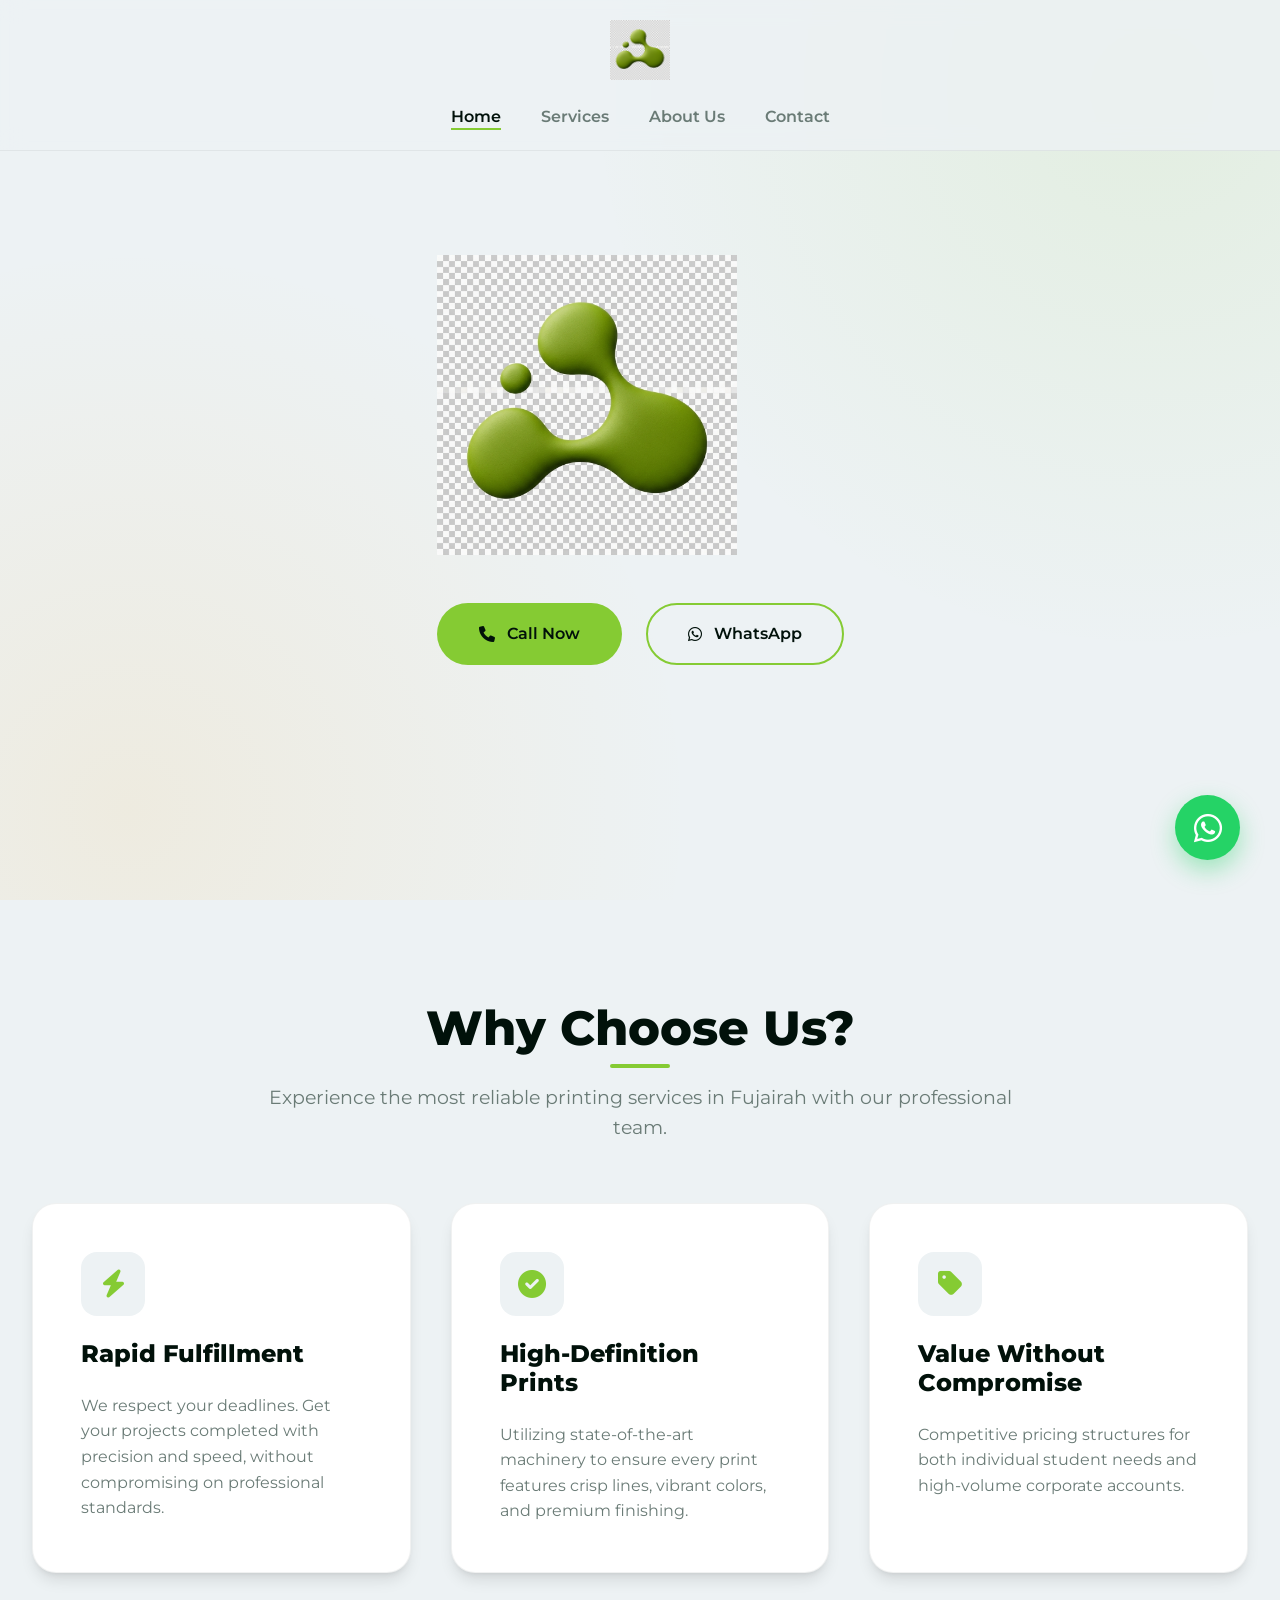
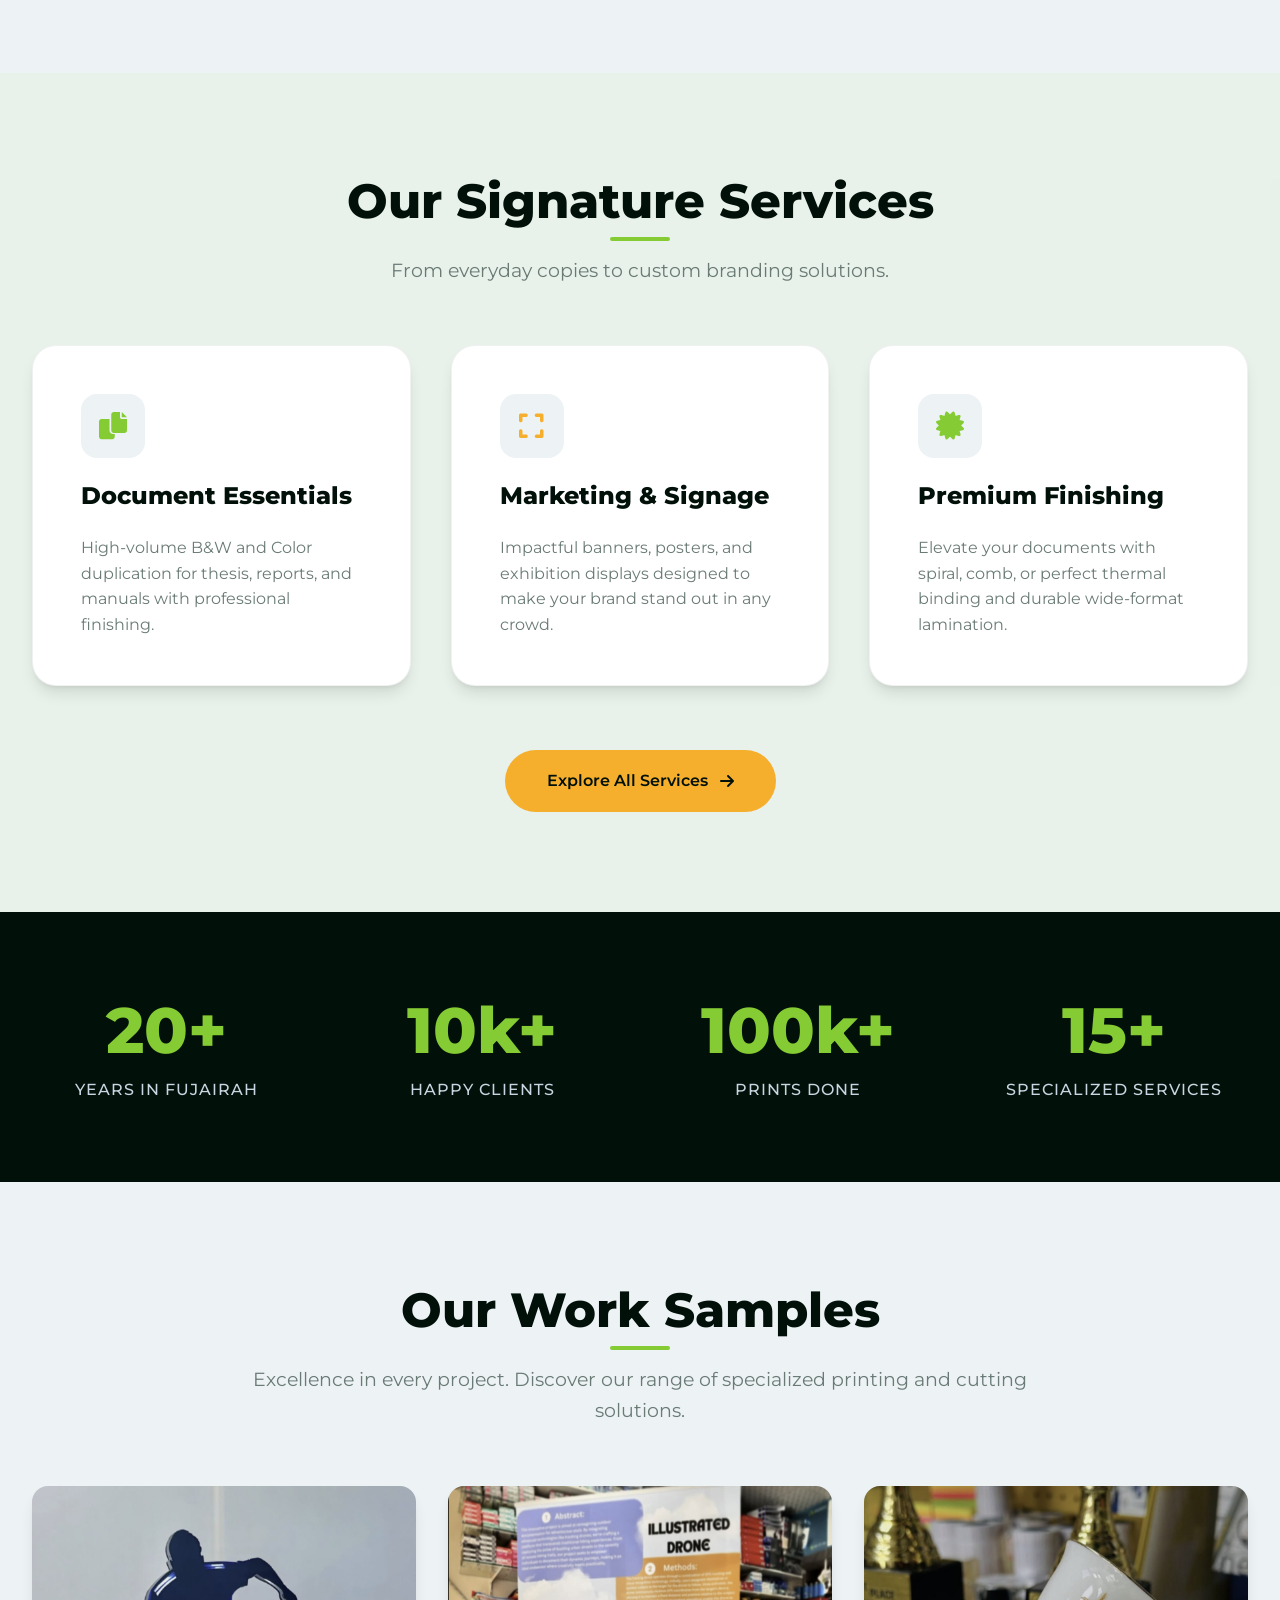
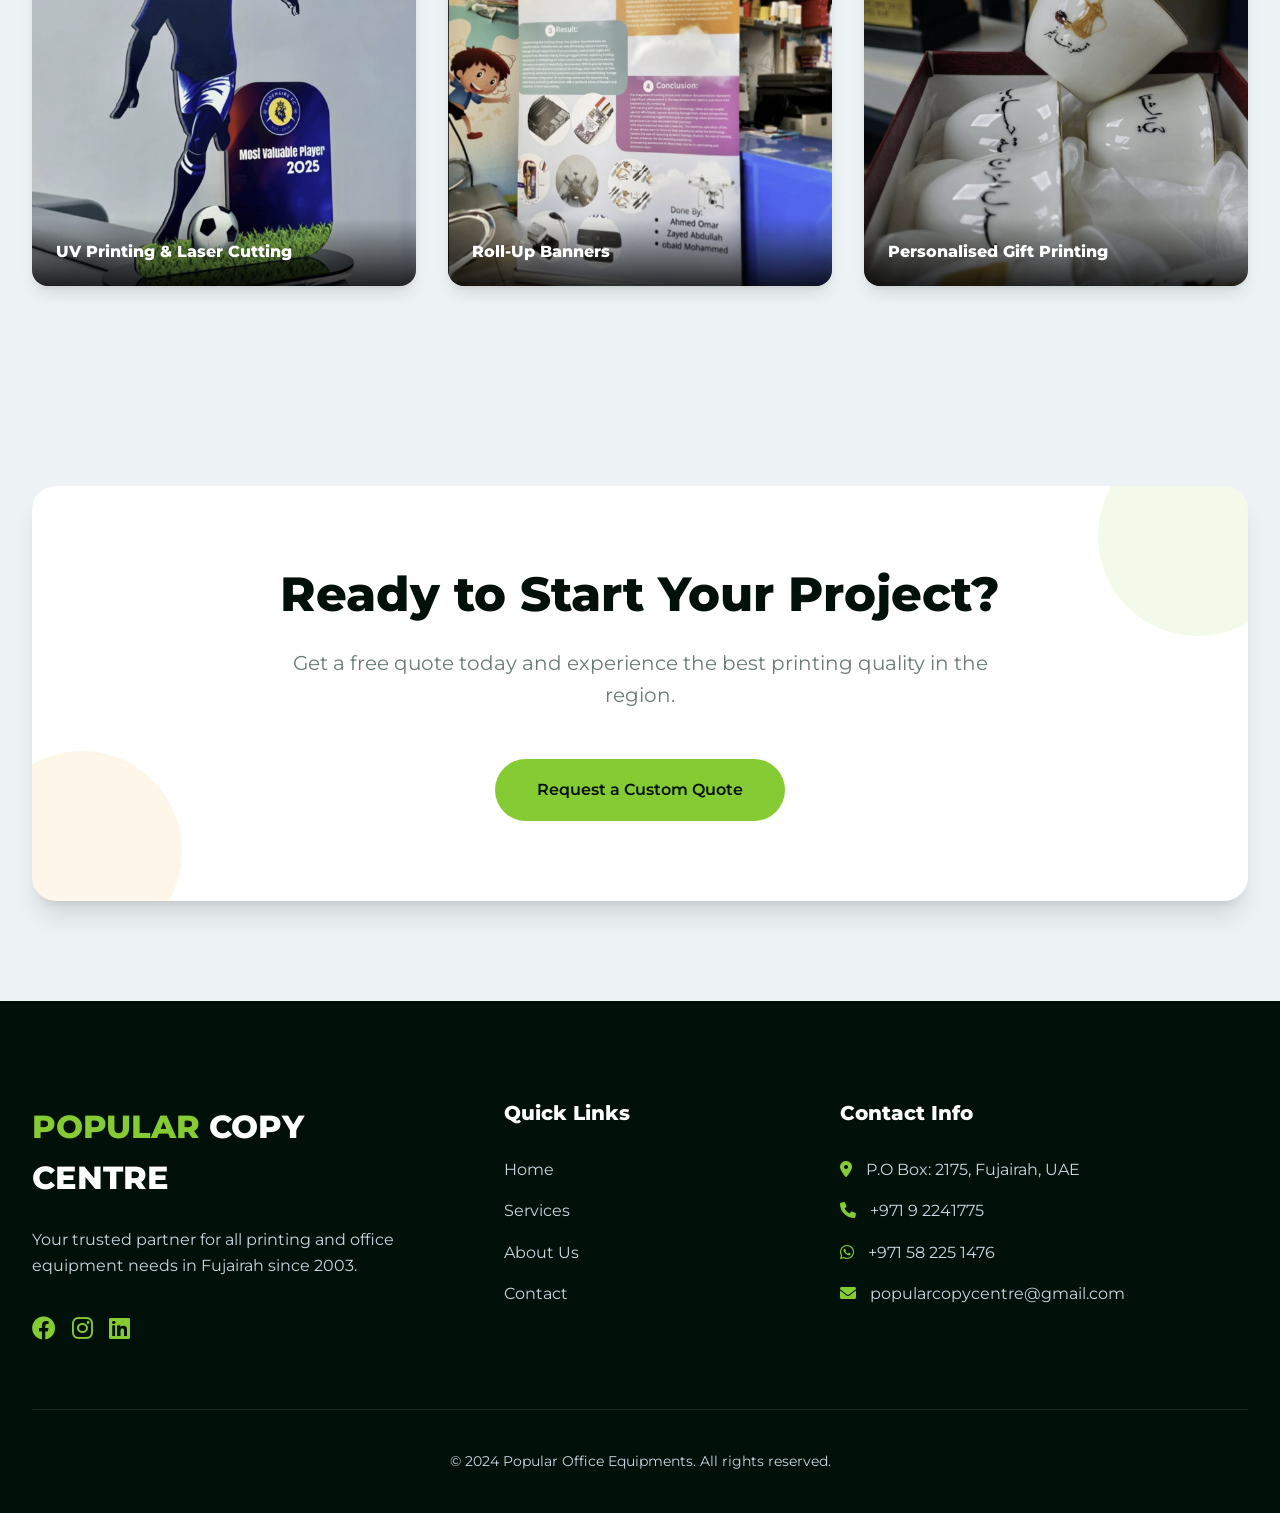
==== index.html @ 6500e6fd "Add files via upload" ====
<!DOCTYPE html>
<html lang="en">
<head>
    <meta charset="UTF-8">
    <meta name="viewport" content="width=device-width, initial-scale=1.0">
    <title>Popular Office Equipment | Premium Printing & Copy Solutions Fujairah</title>
    <meta name="description" content="All Printing & Copy Solutions in One Place – Fujairah. Fast, affordable, high-quality printing services since 2003.">
    <meta name="keywords" content="printing services UAE, copy centre Fujairah, mug printing UAE, laser engraving Fujairah, Popular Office Equipment">
    <link rel="stylesheet" href="style.css">
    <link rel="stylesheet" href="https://cdnjs.cloudflare.com/ajax/libs/font-awesome/6.0.0/css/all.min.css">
</head>
<body>

    <header id="header">
        <div class="container">
            <nav style="justify-content: center; flex-direction: column; gap: 1.5rem; text-align: center;">
                <div class="logo">
                    <img src="logo.png" alt="Popular Copy Centre Logo" style="height: 60px; margin: 0 auto;">
                </div>
                <ul class="nav-links" style="display: flex; gap: 2.5rem; justify-content: center;">
                    <li><a href="index.html" class="active">Home</a></li>
                    <li><a href="services.html">Services</a></li>
                    <li><a href="about.html">About Us</a></li>
                    <li><a href="contact.html">Contact</a></li>
                </ul>
                <div class="menu-toggle" id="mobile-menu">
                    <i class="fas fa-bars"></i>
                </div>
            </nav>
        </div>
    </header>

    <main>
        <section class="hero" style="text-align: center;">
            <div class="container">
                <div class="hero-content" style="max-width: 800px; margin: 0 auto;">
                    <img src="logo.png" alt="Popular Copy Centre Logo" style="width: 300px; margin-bottom: 2rem;">
                    <div class="hero-btns" style="justify-content: center; margin-top: 3rem;">
                        <a href="tel:+97192241775" class="btn btn-primary"><i class="fas fa-phone"></i> Call Now</a>
                        <a href="https://wa.me/971582251476" class="btn btn-outline"><i class="fab fa-whatsapp"></i> WhatsApp</a>
                    </div>
                </div>
            </div>
        </section>

        <section class="features">
            <div class="container">
                <div class="section-title reveal">
                    <h2>Why Choose Us?</h2>
                    <p>Experience the most reliable printing services in Fujairah with our professional team.</p>
                </div>
                <div class="services-grid">
                    <div class="service-card reveal">
                        <div class="icon-box">
                            <i class="fas fa-bolt"></i>
                        </div>
                        <h3>Rapid Fulfillment</h3>
                        <p>We respect your deadlines. Get your projects completed with precision and speed, without compromising on professional standards.</p>
                    </div>
                    <div class="service-card reveal">
                        <div class="icon-box">
                            <i class="fas fa-check-circle"></i>
                        </div>
                        <h3>High-Definition Prints</h3>
                        <p>Utilizing state-of-the-art machinery to ensure every print features crisp lines, vibrant colors, and premium finishing.</p>
                    </div>
                    <div class="service-card reveal">
                        <div class="icon-box">
                            <i class="fas fa-tag"></i>
                        </div>
                        <h3>Value Without Compromise</h3>
                        <p>Competitive pricing structures for both individual student needs and high-volume corporate accounts.</p>
                    </div>
                </div>
            </div>
        </section>

        <section class="quick-services" style="background: rgba(133, 203, 51, 0.05);">
            <div class="container">
                <div class="section-title reveal">
                    <h2>Our Signature Services</h2>
                    <p>From everyday copies to custom branding solutions.</p>
                </div>
                <div class="services-grid">
                    <div class="service-card reveal">
                        <div class="icon-box">
                            <i class="fas fa-copy"></i>
                        </div>
                        <h3>Document Essentials</h3>
                        <p>High-volume B&W and Color duplication for thesis, reports, and manuals with professional finishing.</p>
                    </div>
                    <div class="service-card reveal">
                        <div class="icon-box" style="color: var(--accent);">
                            <i class="fas fa-expand"></i>
                        </div>
                        <h3>Marketing & Signage</h3>
                        <p>Impactful banners, posters, and exhibition displays designed to make your brand stand out in any crowd.</p>
                    </div>
                    <div class="service-card reveal">
                        <div class="icon-box">
                            <i class="fas fa-certificate"></i>
                        </div>
                        <h3>Premium Finishing</h3>
                        <p>Elevate your documents with spiral, comb, or perfect thermal binding and durable wide-format lamination.</p>
                    </div>
                </div>
                <div style="text-align: center; margin-top: 4rem;" class="reveal">
                    <a href="services.html" class="btn btn-accent">Explore All Services <i class="fas fa-arrow-right"></i></a>
                </div>
            </div>
        </section>

        <section class="stats">
            <div class="container">
                <div class="stats-grid">
                    <div class="stat-item reveal">
                        <h2>20+</h2>
                        <p>Years in Fujairah</p>
                    </div>
                    <div class="stat-item reveal">
                        <h2>10k+</h2>
                        <p>Happy Clients</p>
                    </div>
                    <div class="stat-item reveal">
                        <h2>100k+</h2>
                        <p>Prints Done</p>
                    </div>
                    <div class="stat-item reveal">
                        <h2>15+</h2>
                        <p>Specialized Services</p>
                    </div>
                </div>
            </div>
        </section>

        <section class="gallery">
            <div class="container">
                <div class="section-title reveal">
                    <h2>Our Work Samples</h2>
                    <p>Excellence in every project. Discover our range of specialized printing and cutting solutions.</p>
                </div>
                <div style="display: grid; grid-template-columns: repeat(auto-fit, minmax(300px, 1fr)); gap: 2rem;">
                    <!-- UV & Laser Sample -->
                    <div class="reveal" style="border-radius: var(--radius); overflow: hidden; box-shadow: var(--shadow); height: 400px; position: relative;">
                        <img src="sample_trophy.jpg" alt="Laser Cut Acrylic Trophy" style="width: 100%; height: 100%; object-fit: cover;">
                        <div style="position: absolute; bottom: 0; left: 0; width: 100%; padding: 1.5rem; background: linear-gradient(transparent, rgba(0,0,0,0.8)); color: white;">
                            <h4 style="margin: 0;">UV Printing & Laser Cutting</h4>
                        </div>
                    </div>

                    <!-- Roll-up Banner Sample -->
                    <div class="reveal" style="border-radius: var(--radius); overflow: hidden; box-shadow: var(--shadow); height: 400px; position: relative;">
                        <img src="sample_banner.jpg" alt="Custom Roll-up Banner" style="width: 100%; height: 100%; object-fit: cover;">
                        <div style="position: absolute; bottom: 0; left: 0; width: 100%; padding: 1.5rem; background: linear-gradient(transparent, rgba(0,0,0,0.8)); color: white;">
                            <h4 style="margin: 0;">Roll-Up Banners</h4>
                        </div>
                    </div>

                    <!-- Personalised Cup Sample -->
                    <div class="reveal" style="border-radius: var(--radius); overflow: hidden; box-shadow: var(--shadow); height: 400px; position: relative;">
                        <img src="sample_cups.jpg" alt="Custom Printed Coffee Cups" style="width: 100%; height: 100%; object-fit: cover;">
                        <div style="position: absolute; bottom: 0; left: 0; width: 100%; padding: 1.5rem; background: linear-gradient(transparent, rgba(0,0,0,0.8)); color: white;">
                            <h4 style="margin: 0;">Personalised Gift Printing</h4>
                        </div>
                    </div>
                </div>
            </div>
        </section>

        <section class="cta">
            <div class="container">
                <div style="background: var(--white); padding: 5rem; border-radius: var(--radius-lg); text-align: center; box-shadow: var(--shadow-lg); position: relative; overflow: hidden;" class="reveal">
                    <div style="position: absolute; top: -50px; right: -50px; width: 200px; height: 200px; background: var(--primary); opacity: 0.1; border-radius: 50%;"></div>
                    <div style="position: absolute; bottom: -50px; left: -50px; width: 200px; height: 200px; background: var(--accent); opacity: 0.1; border-radius: 50%;"></div>
                    
                    <h2 style="font-size: 3rem; margin-bottom: 1.5rem;">Ready to Start Your Project?</h2>
                    <p style="font-size: 1.25rem; color: var(--secondary); margin-bottom: 3rem; max-width: 700px; margin-left: auto; margin-right: auto;">Get a free quote today and experience the best printing quality in the region.</p>
                    <a href="contact.html" class="btn btn-primary">Request a Custom Quote</a>
                </div>
            </div>
        </section>
    </main>

    <footer>
        <div class="container">
            <div class="footer-grid">
                <div>
                    <div class="footer-logo"><span>POPULAR</span> COPY CENTRE</div>
                    <p style="color: var(--slate-300); margin-bottom: 2rem;">Your trusted partner for all printing and office equipment needs in Fujairah since 2003.</p>
                    <div style="display: flex; gap: 1rem;">
                        <a href="#" style="color: var(--primary); font-size: 1.5rem;"><i class="fab fa-facebook"></i></a>
                        <a href="https://www.instagram.com/popular_copy_centre" target="_blank" style="color: var(--primary); font-size: 1.5rem;"><i class="fab fa-instagram"></i></a>
                        <a href="#" style="color: var(--primary); font-size: 1.5rem;"><i class="fab fa-linkedin"></i></a>
                    </div>
                </div>
                <div class="footer-links">
                    <h4>Quick Links</h4>
                    <ul>
                        <li><a href="index.html">Home</a></li>
                        <li><a href="services.html">Services</a></li>
                        <li><a href="about.html">About Us</a></li>
                        <li><a href="contact.html">Contact</a></li>
                    </ul>
                </div>
                <div class="footer-links">
                    <h4>Contact Info</h4>
                    <ul>
                        <li style="color: var(--slate-300);"><i class="fas fa-map-marker-alt" style="color: var(--primary); margin-right: 10px;"></i> P.O Box: 2175, Fujairah, UAE</li>
                        <li style="color: var(--slate-300);"><i class="fas fa-phone" style="color: var(--primary); margin-right: 10px;"></i> +971 9 2241775</li>
                        <li style="color: var(--slate-300);"><i class="fab fa-whatsapp" style="color: var(--primary); margin-right: 10px;"></i> +971 58 225 1476</li>
                        <li style="color: var(--slate-300);"><i class="fas fa-envelope" style="color: var(--primary); margin-right: 10px;"></i> popularcopycentre@gmail.com</li>
                    </ul>
                </div>
            </div>
            <div class="footer-bottom">
                <p>&copy; 2024 Popular Office Equipments. All rights reserved.</p>
            </div>
        </div>
    </footer>

    <a href="https://wa.me/971582251476" class="whatsapp-float" target="_blank">
        <i class="fab fa-whatsapp"></i>
    </a>

    <script src="main.js"></script>
</body>
</html>
---- style.css ----
@import url('https://fonts.googleapis.com/css2?family=Montserrat:wght@300;400;500;600;700;800;900&display=swap');

:root {
    /* User Provided Colors */
    --primary: #85CB33;
    --primary-hover: #74b52a;
    --accent: #F6AE2D;
    --accent-hover: #e59d1c;
    --dark: #01110A;
    --bg: #EDF2F4;
    --secondary: #6A7B76;
    
    /* Functional Colors */
    --white: #ffffff;
    --slate-100: #f1f5f9;
    --slate-200: #e2e8f0;
    --slate-300: #cbd5e1;
    --slate-700: #334155;
    
    /* Design Tokens */
    --shadow-sm: 0 1px 2px 0 rgb(0 0 0 / 0.05);
    --shadow: 0 10px 15px -3px rgb(0 0 0 / 0.1), 0 4px 6px -4px rgb(0 0 0 / 0.1);
    --shadow-lg: 0 20px 25px -5px rgb(0 0 0 / 0.1), 0 8px 10px -6px rgb(0 0 0 / 0.1);
    --shadow-glow: 0 0 20px rgba(133, 203, 51, 0.3);
    
    --radius-sm: 0.5rem;
    --radius: 1rem;
    --radius-lg: 1.5rem;
    --radius-full: 9999px;
    
    --transition: all 0.4s cubic-bezier(0.4, 0, 0.2, 1);
    --container-width: 1280px;
}

* {
    margin: 0;
    padding: 0;
    box-sizing: border-box;
}

html {
    scroll-behavior: smooth;
}

body {
    font-family: 'Montserrat', sans-serif;
    line-height: 1.6;
    color: var(--dark);
    background-color: var(--bg);
    overflow-x: hidden;
}

h1, h2, h3, h4 {
    font-family: 'Montserrat', sans-serif;
    font-weight: 800;
    line-height: 1.2;
}

a {
    text-decoration: none;
    color: inherit;
    transition: var(--transition);
}

ul {
    list-style: none;
}

img {
    max-width: 100%;
    display: block;
}

.container {
    max-width: var(--container-width);
    margin: 0 auto;
    padding: 0 2rem;
}

/* Sections */
section {
    padding: 100px 0;
    position: relative;
}

.section-title {
    text-align: center;
    margin-bottom: 60px;
    max-width: 800px;
    margin-left: auto;
    margin-right: auto;
}

.section-title h2 {
    font-size: 3rem;
    margin-bottom: 1.5rem;
    color: var(--dark);
    position: relative;
    display: inline-block;
}

.section-title h2::after {
    content: '';
    position: absolute;
    bottom: -10px;
    left: 50%;
    transform: translateX(-50%);
    width: 60px;
    height: 4px;
    background: var(--primary);
    border-radius: var(--radius-full);
}

.section-title p {
    font-size: 1.2rem;
    color: var(--secondary);
}

/* Buttons */
.btn {
    display: inline-flex;
    align-items: center;
    justify-content: center;
    gap: 0.75rem;
    padding: 1rem 2.5rem;
    border-radius: var(--radius-full);
    font-weight: 600;
    font-size: 1rem;
    cursor: pointer;
    transition: var(--transition);
    border: 2px solid transparent;
}

.btn-primary {
    background: var(--primary);
    color: var(--dark);
}

.btn-primary:hover {
    background: var(--primary-hover);
    transform: translateY(-3px);
    box-shadow: var(--shadow-glow);
}

.btn-accent {
    background: var(--accent);
    color: var(--dark);
}

.btn-accent:hover {
    background: var(--accent-hover);
    transform: translateY(-3px);
    box-shadow: 0 10px 20px rgba(246, 174, 45, 0.3);
}

.btn-outline {
    border-color: var(--primary);
    color: var(--dark);
}

.btn-outline:hover {
    background: var(--primary);
    color: var(--dark);
}

/* Header & Nav */
header {
    background: rgba(237, 242, 244, 0.8);
    backdrop-filter: blur(12px);
    -webkit-backdrop-filter: blur(12px);
    padding: 1.25rem 0;
    position: fixed;
    width: 100%;
    top: 0;
    z-index: 1000;
    border-bottom: 1px solid rgba(106, 123, 118, 0.1);
    transition: var(--transition);
}

header.scrolled {
    padding: 0.75rem 0;
    box-shadow: var(--shadow);
    background: rgba(237, 242, 244, 0.95);
}

nav {
    display: flex;
    justify-content: space-between;
    align-items: center;
}

.logo {
    font-size: 1.75rem;
    font-weight: 900;
    font-family: 'Montserrat', sans-serif;
    color: var(--dark);
    letter-spacing: -1.5px;
    text-transform: uppercase;
}

.logo span {
    color: var(--primary);
}

.nav-links {
    display: flex;
    gap: 2.5rem;
}

.nav-links a {
    font-weight: 600;
    color: var(--secondary);
    position: relative;
}

.nav-links a:hover, .nav-links a.active {
    color: var(--dark);
}

.nav-links a::after {
    content: '';
    position: absolute;
    bottom: -4px;
    left: 0;
    width: 0;
    height: 2px;
    background: var(--primary);
    transition: var(--transition);
}

.nav-links a:hover::after, .nav-links a.active::after {
    width: 100%;
}

.menu-toggle {
    display: none;
    font-size: 1.5rem;
    cursor: pointer;
    color: var(--dark);
}

/* Hero Section */
.hero {
    min-height: 100vh;
    display: flex;
    align-items: center;
    padding-top: 120px;
    background: radial-gradient(circle at 90% 10%, rgba(133, 203, 51, 0.1) 0%, transparent 40%),
                radial-gradient(circle at 10% 90%, rgba(246, 174, 45, 0.1) 0%, transparent 40%);
}

.hero-grid {
    display: grid;
    grid-template-columns: 1.2fr 1fr;
    gap: 4rem;
    align-items: center;
}

.hero-content h1 {
    font-size: 4.5rem;
    line-height: 1.1;
    margin-bottom: 1.5rem;
    color: var(--dark);
}

.hero-content p {
    font-size: 1.25rem;
    color: var(--secondary);
    margin-bottom: 3rem;
    max-width: 600px;
}

.hero-btns {
    display: flex;
    gap: 1.5rem;
}

.hero-visual {
    position: relative;
}

.hero-shape {
    position: absolute;
    top: 50%;
    left: 50%;
    transform: translate(-50%, -50%);
    width: 120%;
    height: 120%;
    background: var(--primary);
    border-radius: 40% 60% 70% 30% / 40% 50% 60% 70%;
    opacity: 0.1;
    z-index: -1;
    animation: blob 20s infinite linear;
}

@keyframes blob {
    0% { border-radius: 40% 60% 70% 30% / 40% 50% 60% 70%; }
    33% { border-radius: 70% 30% 50% 50% / 30% 30% 70% 70%; }
    66% { border-radius: 30% 60% 70% 40% / 50% 60% 30% 60%; }
    100% { border-radius: 40% 60% 70% 30% / 40% 50% 60% 70%; }
}

/* Service Cards */
.services-grid {
    display: grid;
    grid-template-columns: repeat(auto-fit, minmax(320px, 1fr));
    gap: 2.5rem;
}

.service-card {
    background: var(--white);
    padding: 3rem;
    border-radius: var(--radius-lg);
    box-shadow: var(--shadow);
    transition: var(--transition);
    border: 1px solid rgba(106, 123, 118, 0.1);
    display: flex;
    flex-direction: column;
    gap: 1.5rem;
}

.service-card:hover {
    transform: translateY(-10px);
    box-shadow: var(--shadow-lg);
    border-color: var(--primary);
}

.service-card .icon-box {
    width: 64px;
    height: 64px;
    background: var(--bg);
    border-radius: var(--radius);
    display: flex;
    align-items: center;
    justify-content: center;
    font-size: 1.75rem;
    color: var(--primary);
    transition: var(--transition);
}

.service-card:hover .icon-box {
    background: var(--primary);
    color: var(--dark);
}

.service-card h3 {
    font-size: 1.5rem;
}

.service-card p {
    color: var(--secondary);
}

/* Stats Section */
.stats {
    background: var(--dark);
    color: var(--white);
    padding: 80px 0;
}

.stats-grid {
    display: grid;
    grid-template-columns: repeat(auto-fit, minmax(200px, 1fr));
    gap: 3rem;
    text-align: center;
}

.stat-item h2 {
    font-size: 4rem;
    color: var(--primary);
    margin-bottom: 0.5rem;
}

.stat-item p {
    color: var(--slate-300);
    font-weight: 500;
    text-transform: uppercase;
    letter-spacing: 1px;
}

/* Contact Info Section */
.contact-grid {
    display: grid;
    grid-template-columns: 1fr 1.5fr;
    gap: 4rem;
}

.contact-info-card {
    background: var(--white);
    padding: 3rem;
    border-radius: var(--radius-lg);
    box-shadow: var(--shadow);
}

.info-item {
    display: flex;
    align-items: center;
    gap: 1.5rem;
    margin-bottom: 2rem;
}

.info-item .icon {
    width: 50px;
    height: 50px;
    background: var(--bg);
    border-radius: 50%;
    display: flex;
    align-items: center;
    justify-content: center;
    color: var(--primary);
    font-size: 1.25rem;
}

.contact-form-card {
    background: var(--white);
    padding: 3rem;
    border-radius: var(--radius-lg);
    box-shadow: var(--shadow);
}

.form-group {
    margin-bottom: 1.5rem;
}

.form-group label {
    display: block;
    margin-bottom: 0.5rem;
    font-weight: 600;
    color: var(--dark);
}

.form-control {
    width: 100%;
    padding: 1rem 1.25rem;
    border: 2px solid var(--slate-200);
    border-radius: var(--radius-sm);
    font-family: inherit;
    font-size: 1rem;
    transition: var(--transition);
}

.form-control:focus {
    outline: none;
    border-color: var(--primary);
    box-shadow: 0 0 0 4px rgba(133, 203, 51, 0.1);
}

/* Footer */
footer {
    background: var(--dark);
    color: var(--white);
    padding: 100px 0 40px;
}

.footer-grid {
    display: grid;
    grid-template-columns: 1.5fr 1fr 1.5fr;
    gap: 4rem;
    margin-bottom: 60px;
}

.footer-logo {
    font-size: 2rem;
    font-weight: 800;
    margin-bottom: 1.5rem;
}

.footer-logo span {
    color: var(--primary);
}

.footer-links h4 {
    margin-bottom: 2rem;
    font-size: 1.25rem;
}

.footer-links ul li {
    margin-bottom: 1rem;
}

.footer-links ul li a {
    color: var(--slate-300);
}

.footer-links ul li a:hover {
    color: var(--primary);
    padding-left: 10px;
}

.footer-bottom {
    text-align: center;
    padding-top: 40px;
    border-top: 1px solid rgba(255, 255, 255, 0.1);
    color: var(--slate-300);
    font-size: 0.9rem;
}

/* WhatsApp Float */
.whatsapp-float {
    position: fixed;
    bottom: 40px;
    right: 40px;
    width: 65px;
    height: 65px;
    background: #25d366;
    color: white;
    border-radius: 50%;
    display: flex;
    align-items: center;
    justify-content: center;
    font-size: 32px;
    box-shadow: 0 10px 25px rgba(37, 211, 102, 0.4);
    z-index: 1000;
    transition: var(--transition);
}

.whatsapp-float:hover {
    transform: scale(1.1) rotate(10deg);
}

/* Animations */
.reveal {
    opacity: 0;
    transform: translateY(30px);
    transition: all 0.8s ease-out;
}

.reveal.active {
    opacity: 1;
    transform: translateY(0);
}

/* Responsive */
@media (max-width: 1024px) {
    .hero-grid {
        grid-template-columns: 1fr;
        text-align: center;
    }
    .hero-content {
        margin: 0 auto;
    }
    .hero-btns {
        justify-content: center;
    }
    .footer-grid {
        grid-template-columns: 1fr 1fr;
    }
    .hero-content h1 {
        font-size: 3.5rem;
    }
}

@media (max-width: 768px) {
    .nav-links {
        display: none;
        position: absolute;
        top: 100%;
        left: 0;
        width: 100%;
        background: var(--white);
        flex-direction: column;
        padding: 2rem;
        box-shadow: var(--shadow);
        gap: 1.5rem;
    }
    .nav-links.active {
        display: flex;
    }
    .menu-toggle {
        display: block;
    }
    .section-title h2 {
        font-size: 2.25rem;
    }
    .hero-content h1 {
        font-size: 2.75rem;
    }
    .contact-grid {
        grid-template-columns: 1fr;
    }
    .footer-grid {
        grid-template-columns: 1fr;
        gap: 3rem;
    }
}
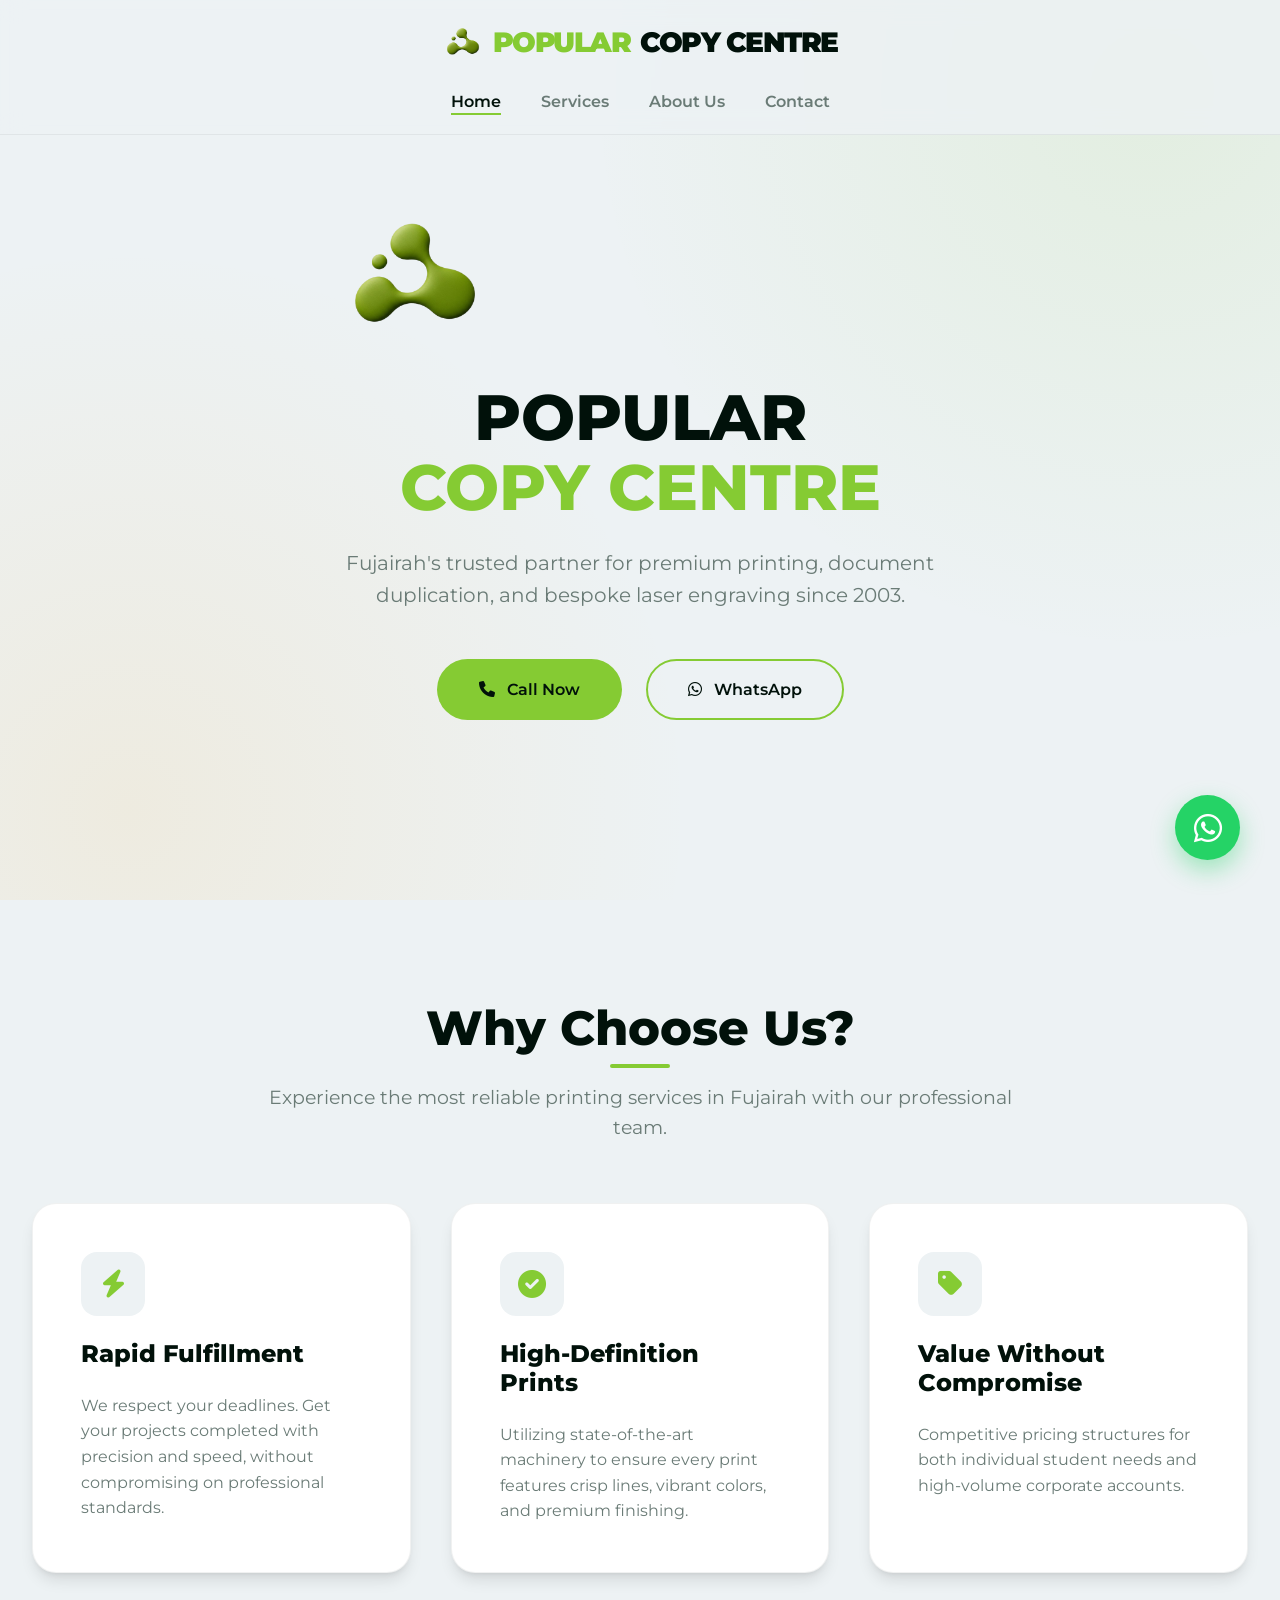
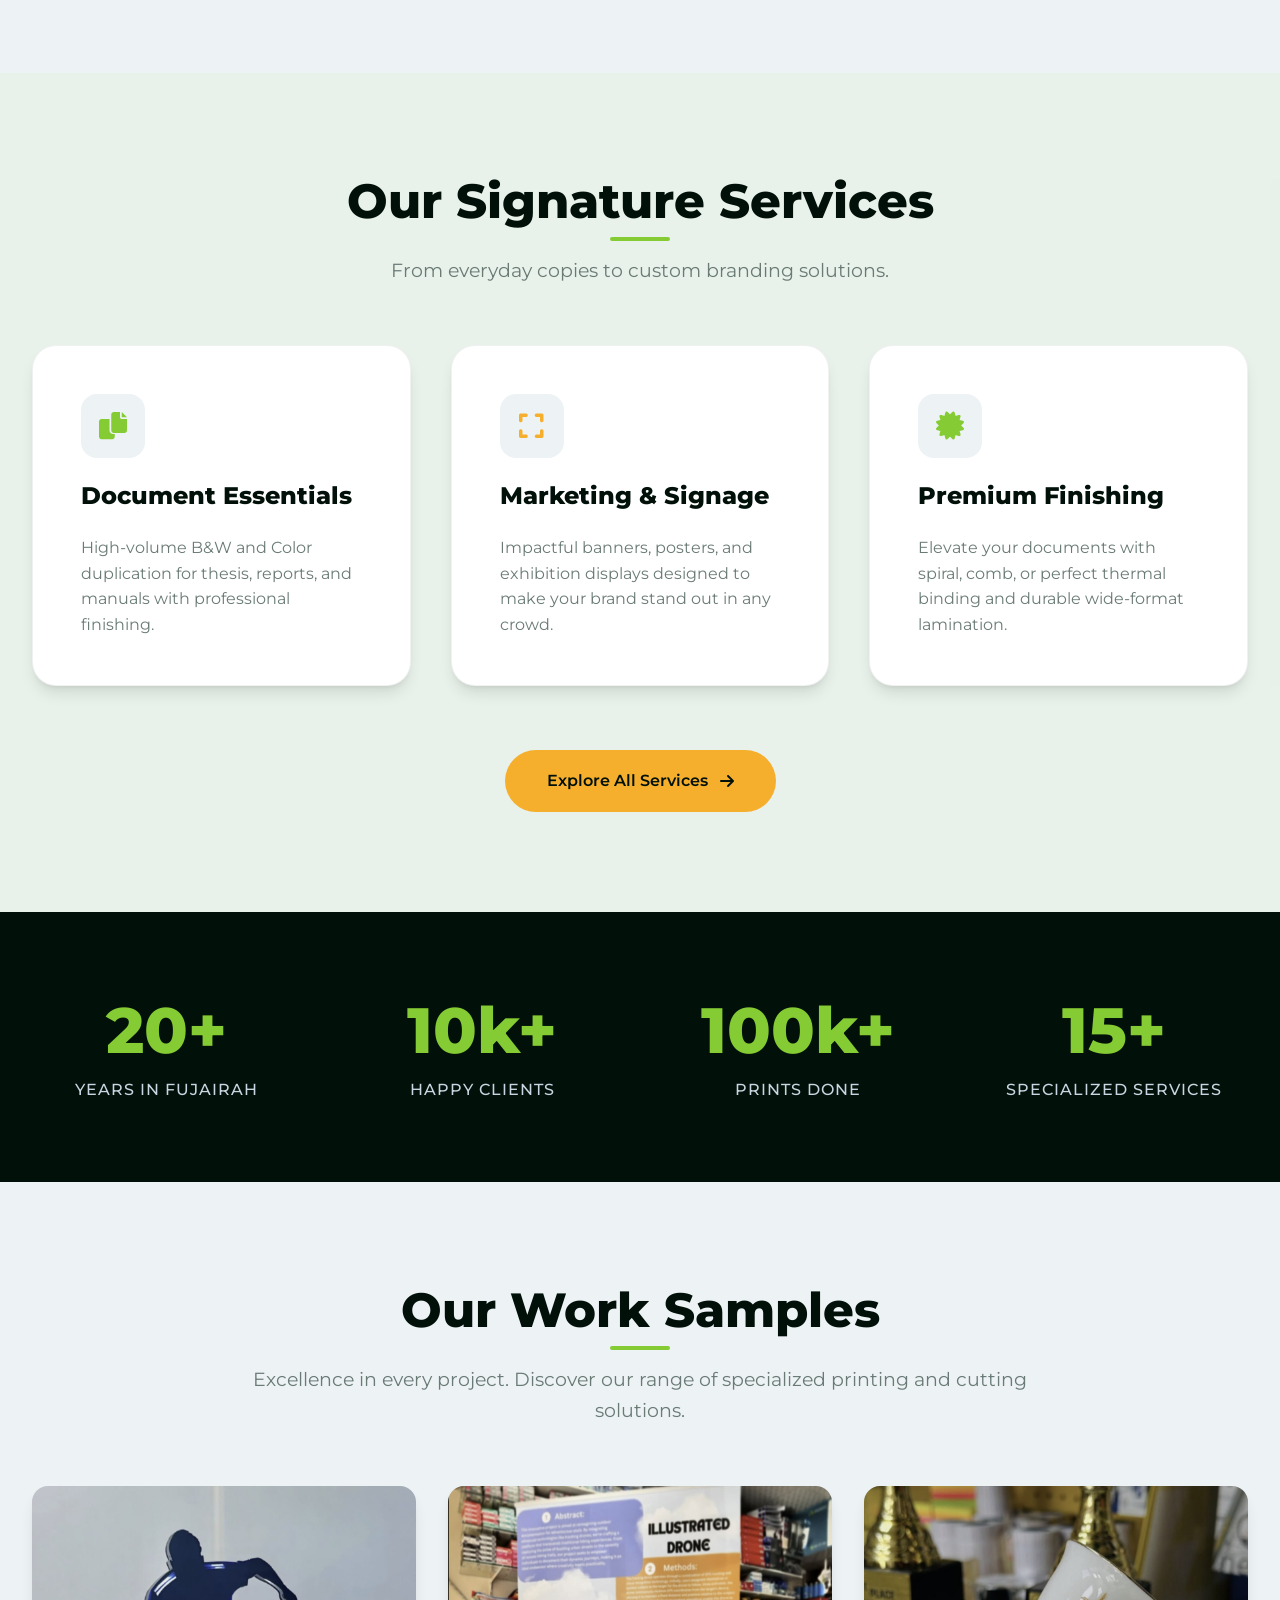
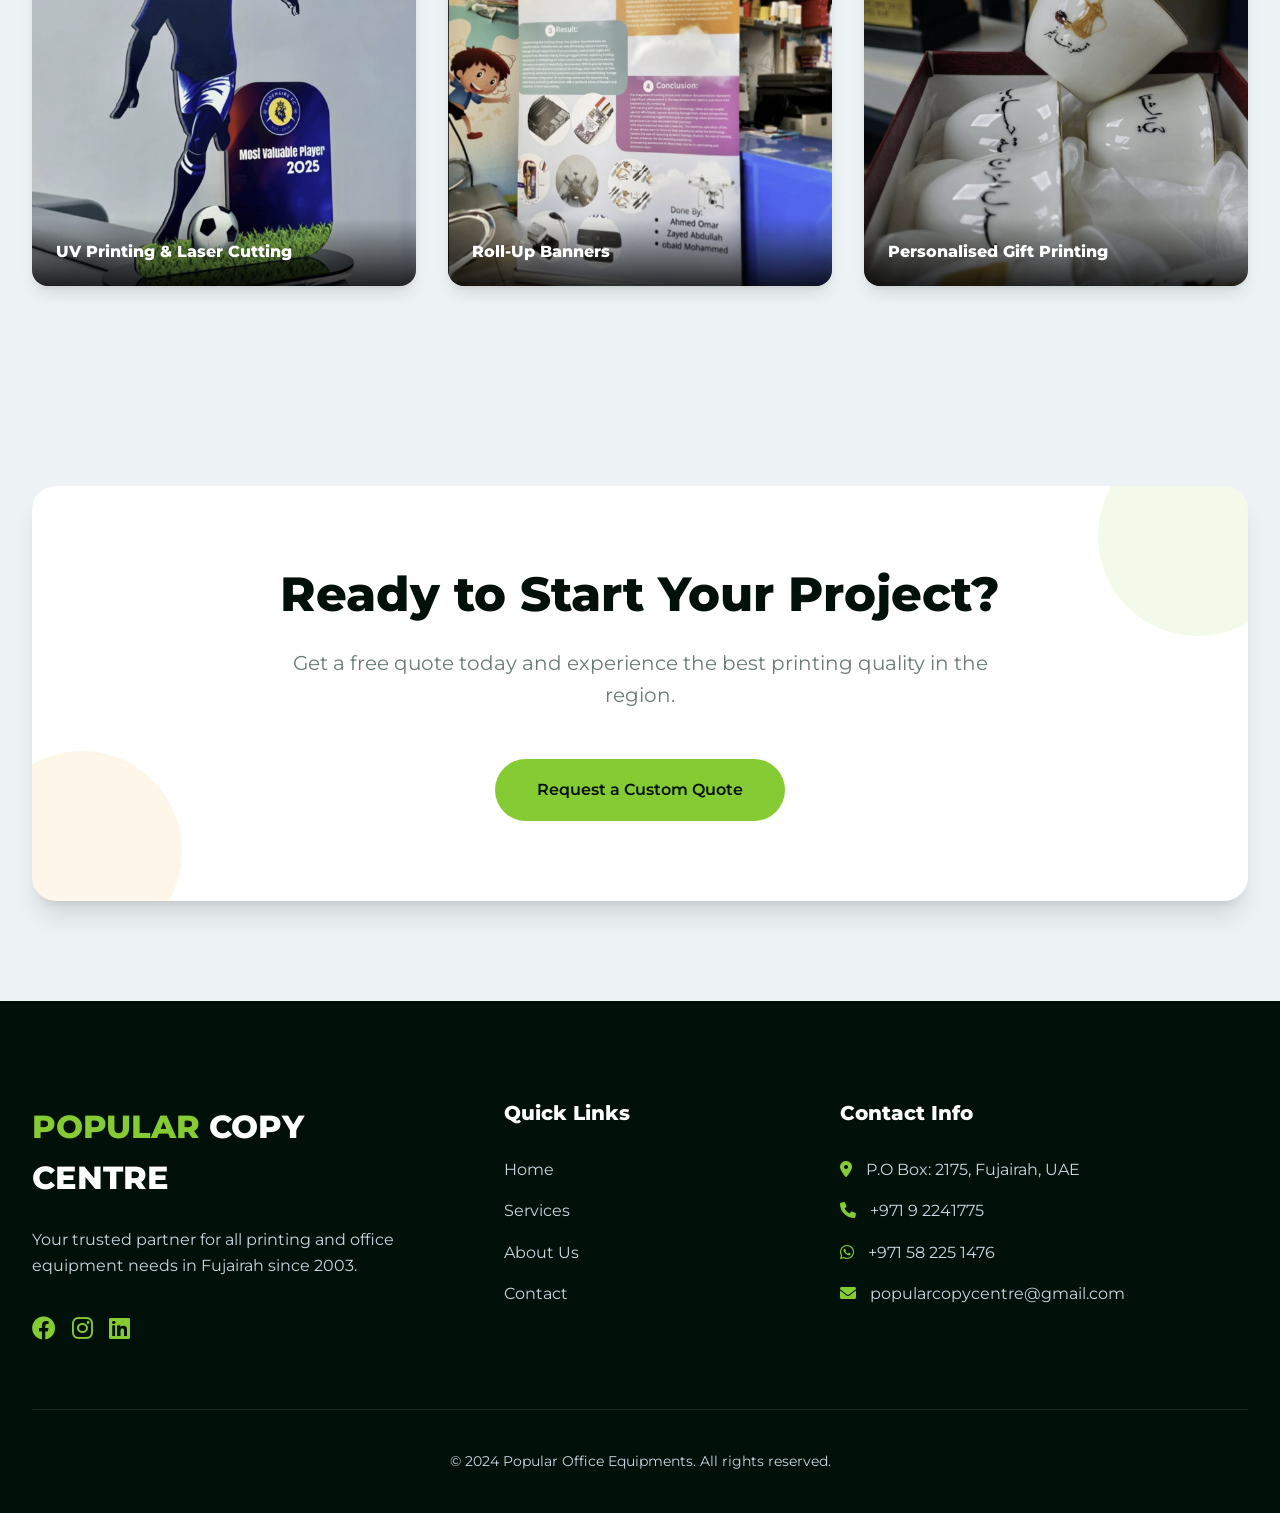
==== commit 53dfccbd: "Add files via upload" ====
--- a/index.html
+++ b/index.html
@@ -14,8 +14,9 @@
     <header id="header">
         <div class="container">
             <nav style="justify-content: center; flex-direction: column; gap: 1.5rem; text-align: center;">
-                <div class="logo">
-                    <img src="logo.png" alt="Popular Copy Centre Logo" style="height: 60px; margin: 0 auto;">
+                <div class="logo" style="display: flex; align-items: center; gap: 10px; justify-content: center;">
+                    <img src="logo.png" alt="Logo" style="height: 40px;">
+                    <span>POPULAR</span> COPY CENTRE
                 </div>
                 <ul class="nav-links" style="display: flex; gap: 2.5rem; justify-content: center;">
                     <li><a href="index.html" class="active">Home</a></li>
@@ -34,7 +35,9 @@
         <section class="hero" style="text-align: center;">
             <div class="container">
                 <div class="hero-content" style="max-width: 800px; margin: 0 auto;">
-                    <img src="logo.png" alt="Popular Copy Centre Logo" style="width: 300px; margin-bottom: 2rem;">
+                    <img src="logo.png" alt="Popular Copy Centre Logo" style="width: 150px; margin-bottom: 2rem;">
+                    <h1 style="text-transform: uppercase; font-size: 4rem;">Popular <br><span style="color: var(--primary);">Copy Centre</span></h1>
+                    <p style="font-size: 1.25rem; margin-top: 1.5rem;">Fujairah's trusted partner for premium printing, document duplication, and bespoke laser engraving since 2003.</p>
                     <div class="hero-btns" style="justify-content: center; margin-top: 3rem;">
                         <a href="tel:+97192241775" class="btn btn-primary"><i class="fas fa-phone"></i> Call Now</a>
                         <a href="https://wa.me/971582251476" class="btn btn-outline"><i class="fab fa-whatsapp"></i> WhatsApp</a>
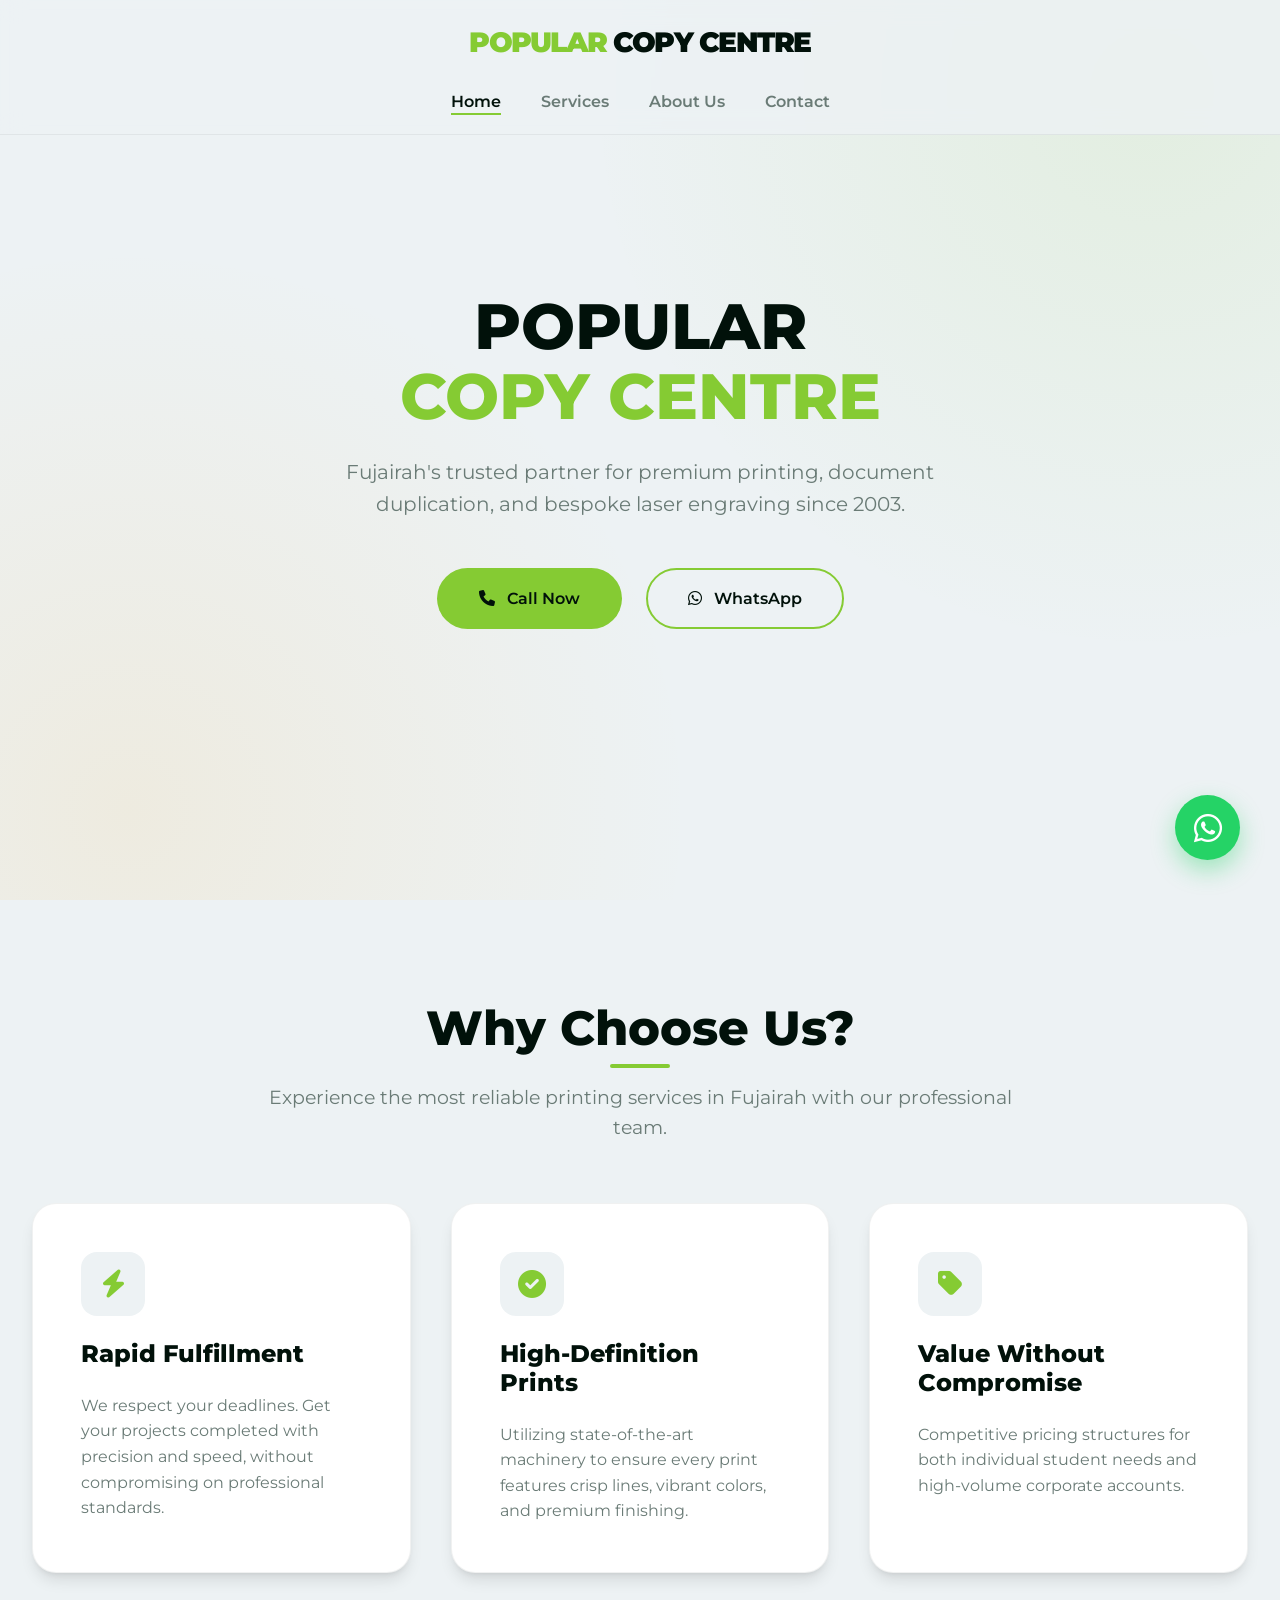
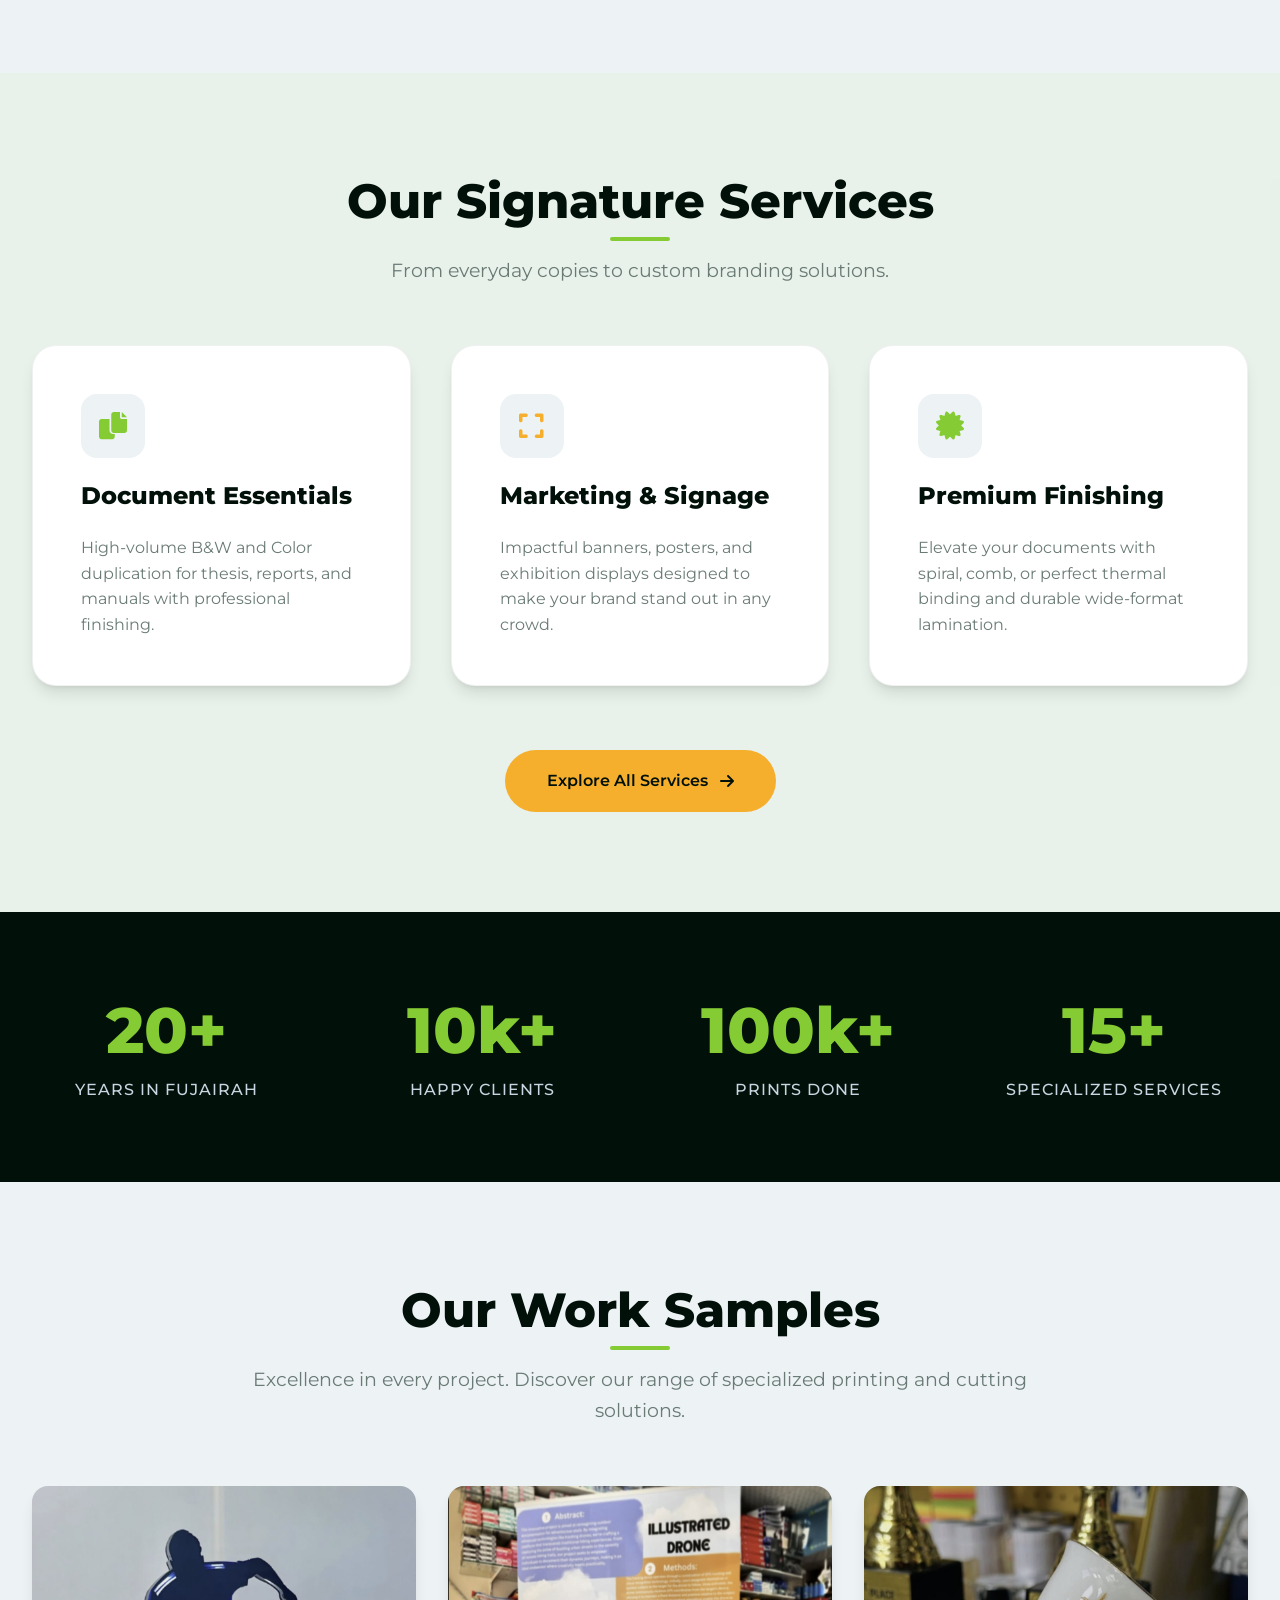
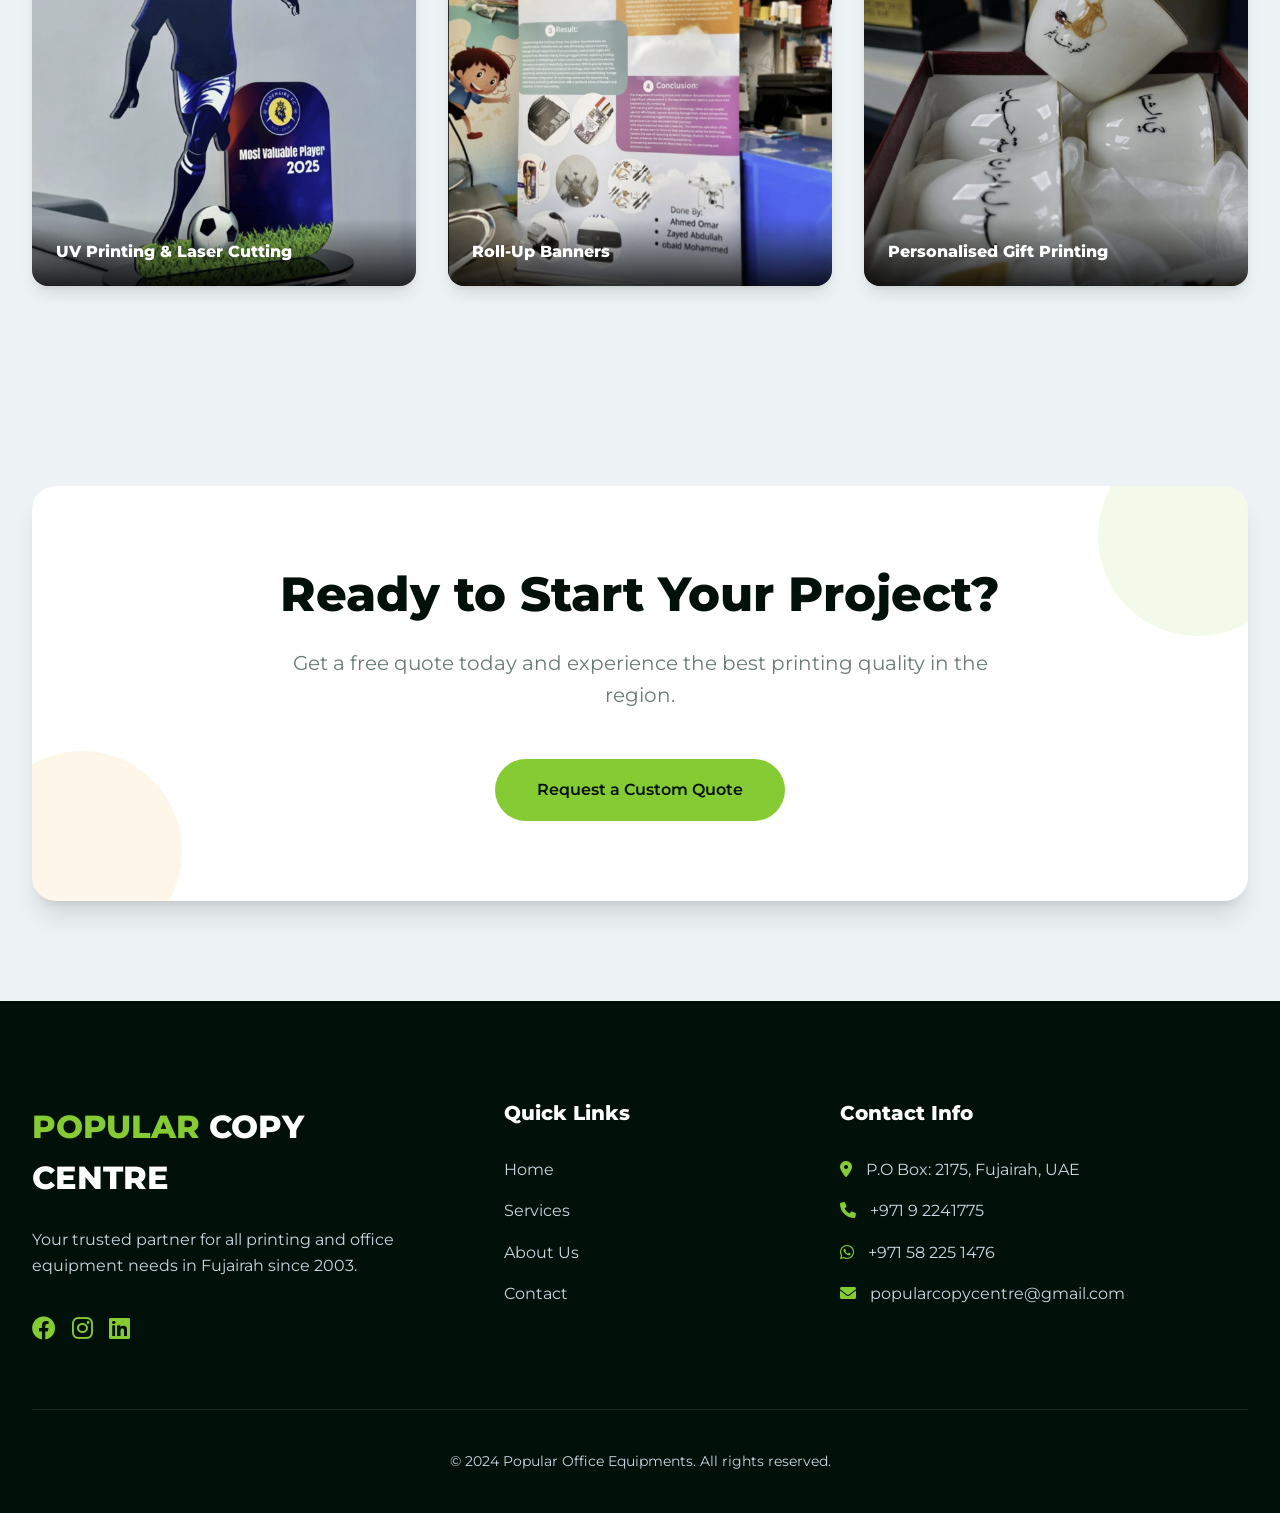
==== commit 57a96411: "Add files via upload" ====
--- a/index.html
+++ b/index.html
@@ -14,8 +14,7 @@
     <header id="header">
         <div class="container">
             <nav style="justify-content: center; flex-direction: column; gap: 1.5rem; text-align: center;">
-                <div class="logo" style="display: flex; align-items: center; gap: 10px; justify-content: center;">
-                    <img src="logo.png" alt="Logo" style="height: 40px;">
+                <div class="logo">
                     <span>POPULAR</span> COPY CENTRE
                 </div>
                 <ul class="nav-links" style="display: flex; gap: 2.5rem; justify-content: center;">
@@ -35,7 +34,6 @@
         <section class="hero" style="text-align: center;">
             <div class="container">
                 <div class="hero-content" style="max-width: 800px; margin: 0 auto;">
-                    <img src="logo.png" alt="Popular Copy Centre Logo" style="width: 150px; margin-bottom: 2rem;">
                     <h1 style="text-transform: uppercase; font-size: 4rem;">Popular <br><span style="color: var(--primary);">Copy Centre</span></h1>
                     <p style="font-size: 1.25rem; margin-top: 1.5rem;">Fujairah's trusted partner for premium printing, document duplication, and bespoke laser engraving since 2003.</p>
                     <div class="hero-btns" style="justify-content: center; margin-top: 3rem;">
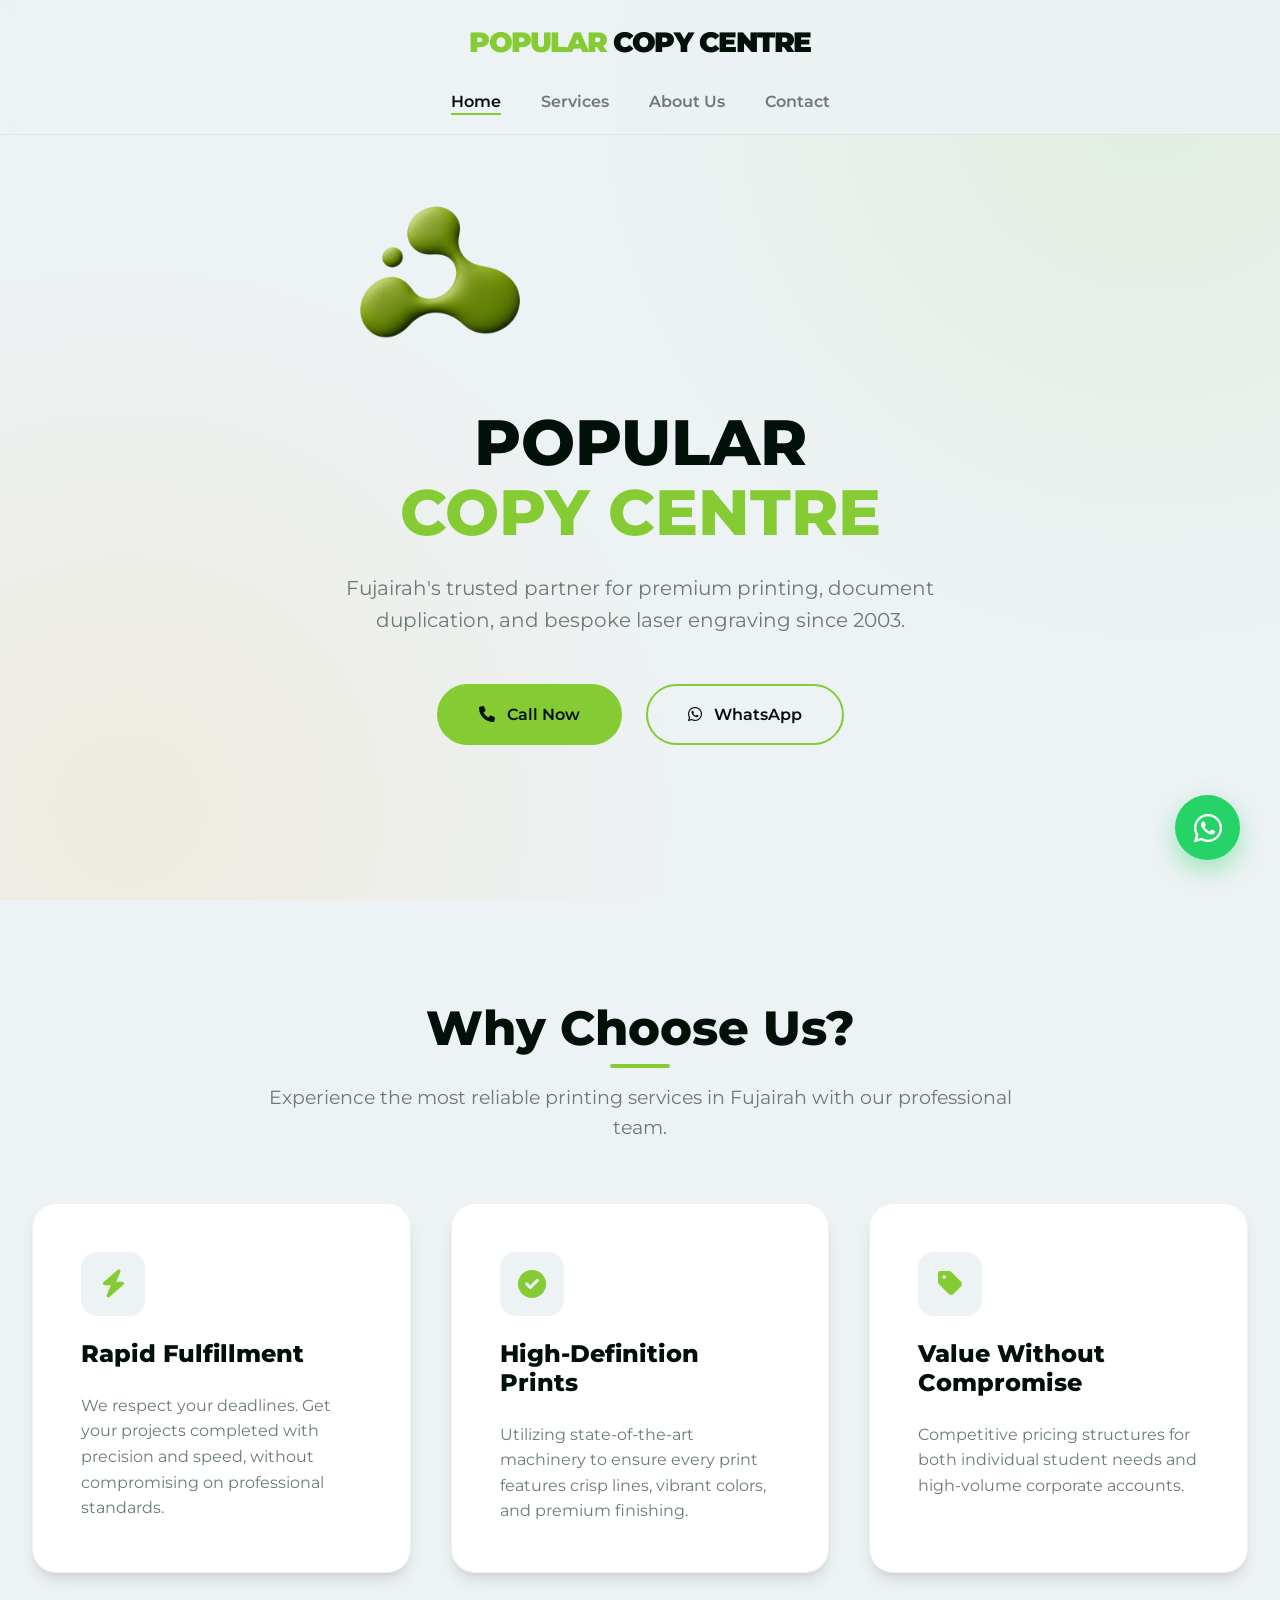
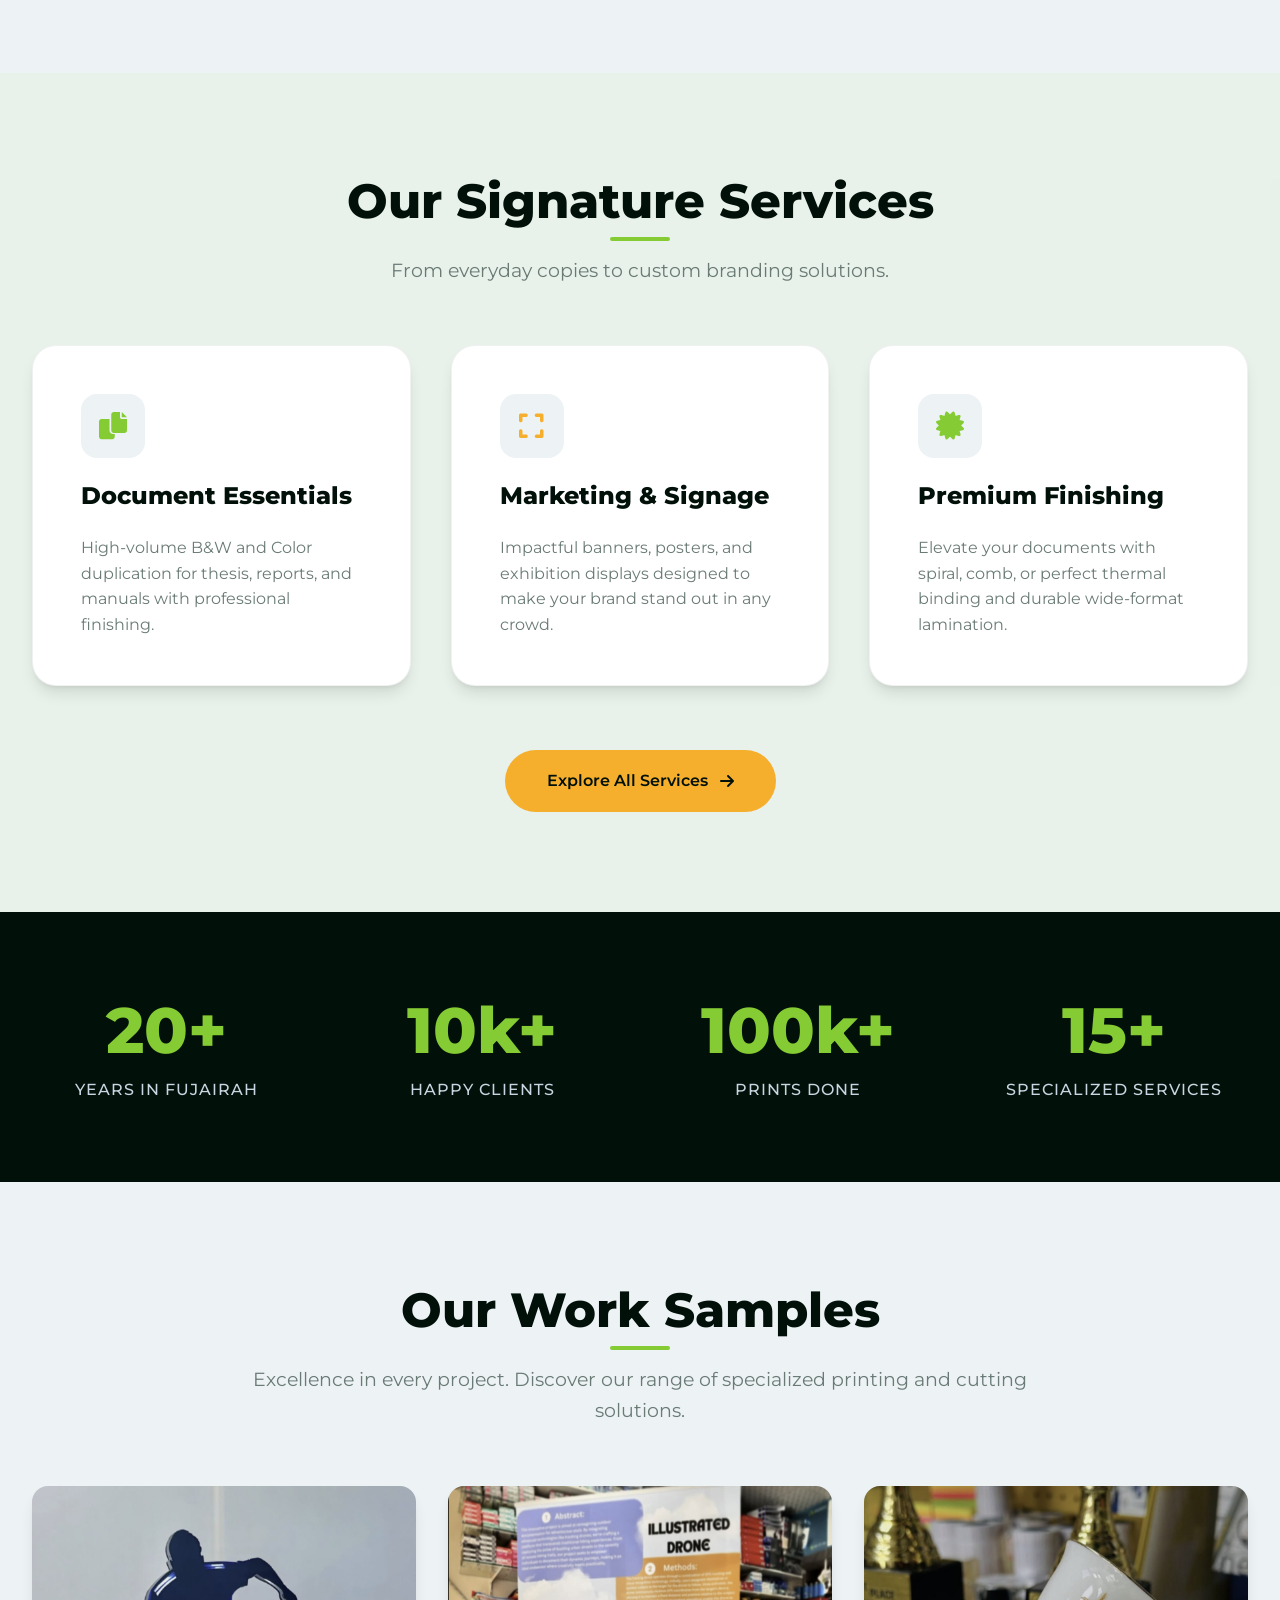
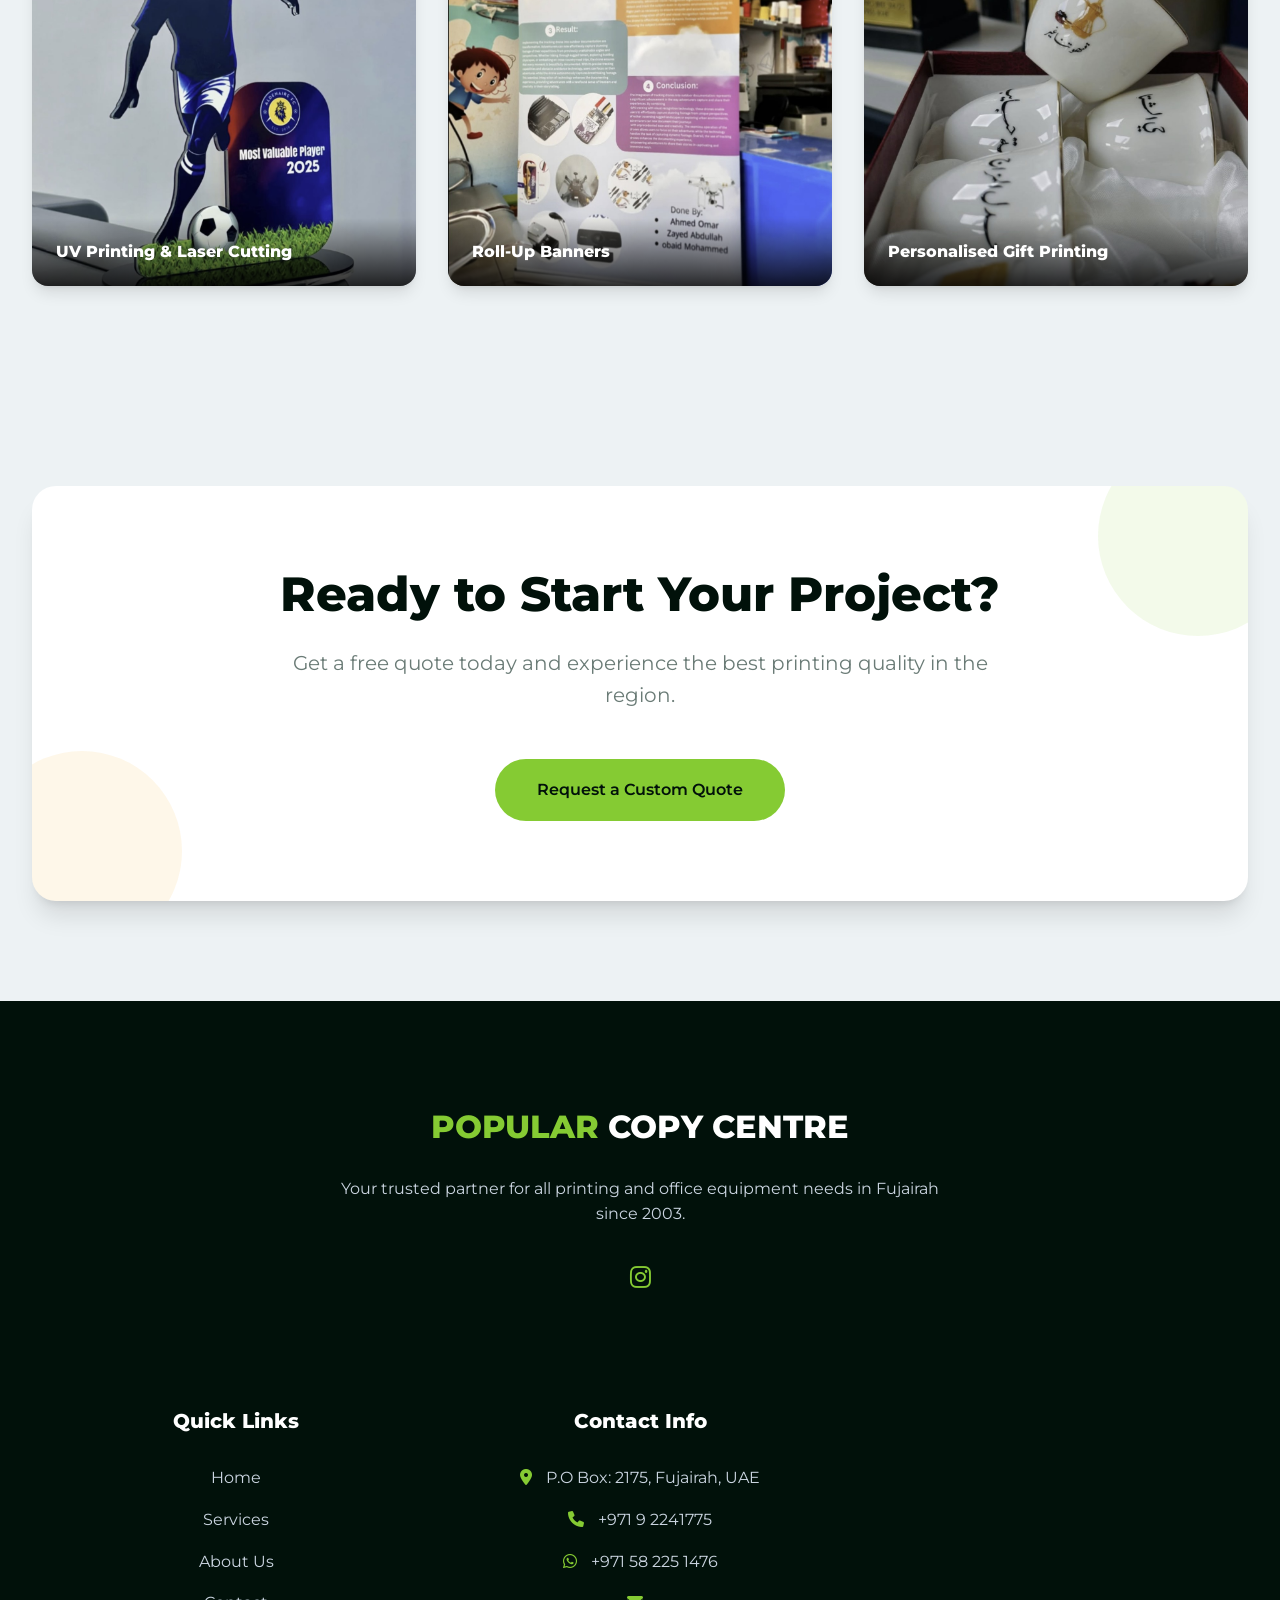
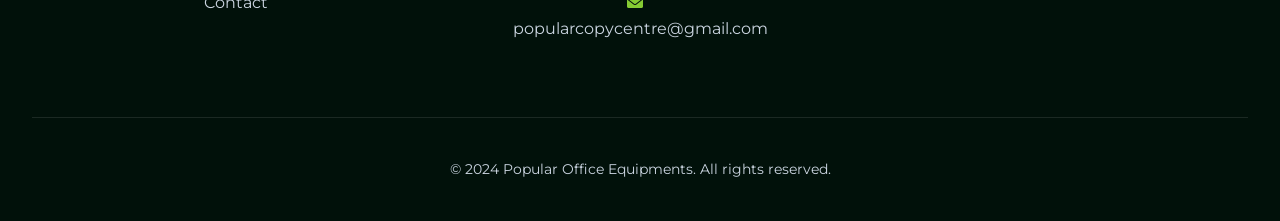
==== commit 9614c125: "Add files via upload" ====
--- a/index.html
+++ b/index.html
@@ -34,6 +34,7 @@
         <section class="hero" style="text-align: center;">
             <div class="container">
                 <div class="hero-content" style="max-width: 800px; margin: 0 auto;">
+                    <img src="logo.png" alt="Popular Copy Centre Logo" style="width: 200px; margin-bottom: 2rem;">
                     <h1 style="text-transform: uppercase; font-size: 4rem;">Popular <br><span style="color: var(--primary);">Copy Centre</span></h1>
                     <p style="font-size: 1.25rem; margin-top: 1.5rem;">Fujairah's trusted partner for premium printing, document duplication, and bespoke laser engraving since 2003.</p>
                     <div class="hero-btns" style="justify-content: center; margin-top: 3rem;">
@@ -184,14 +185,12 @@
 
     <footer>
         <div class="container">
-            <div class="footer-grid">
-                <div>
+            <div class="footer-grid" style="text-align: center; justify-content: center;">
+                <div style="grid-column: 1 / -1;">
                     <div class="footer-logo"><span>POPULAR</span> COPY CENTRE</div>
-                    <p style="color: var(--slate-300); margin-bottom: 2rem;">Your trusted partner for all printing and office equipment needs in Fujairah since 2003.</p>
-                    <div style="display: flex; gap: 1rem;">
-                        <a href="#" style="color: var(--primary); font-size: 1.5rem;"><i class="fab fa-facebook"></i></a>
+                    <p style="color: var(--slate-300); margin-bottom: 2rem; max-width: 600px; margin-left: auto; margin-right: auto;">Your trusted partner for all printing and office equipment needs in Fujairah since 2003.</p>
+                    <div style="display: flex; gap: 1rem; justify-content: center; margin-bottom: 3rem;">
                         <a href="https://www.instagram.com/popular_copy_centre" target="_blank" style="color: var(--primary); font-size: 1.5rem;"><i class="fab fa-instagram"></i></a>
-                        <a href="#" style="color: var(--primary); font-size: 1.5rem;"><i class="fab fa-linkedin"></i></a>
                     </div>
                 </div>
                 <div class="footer-links">
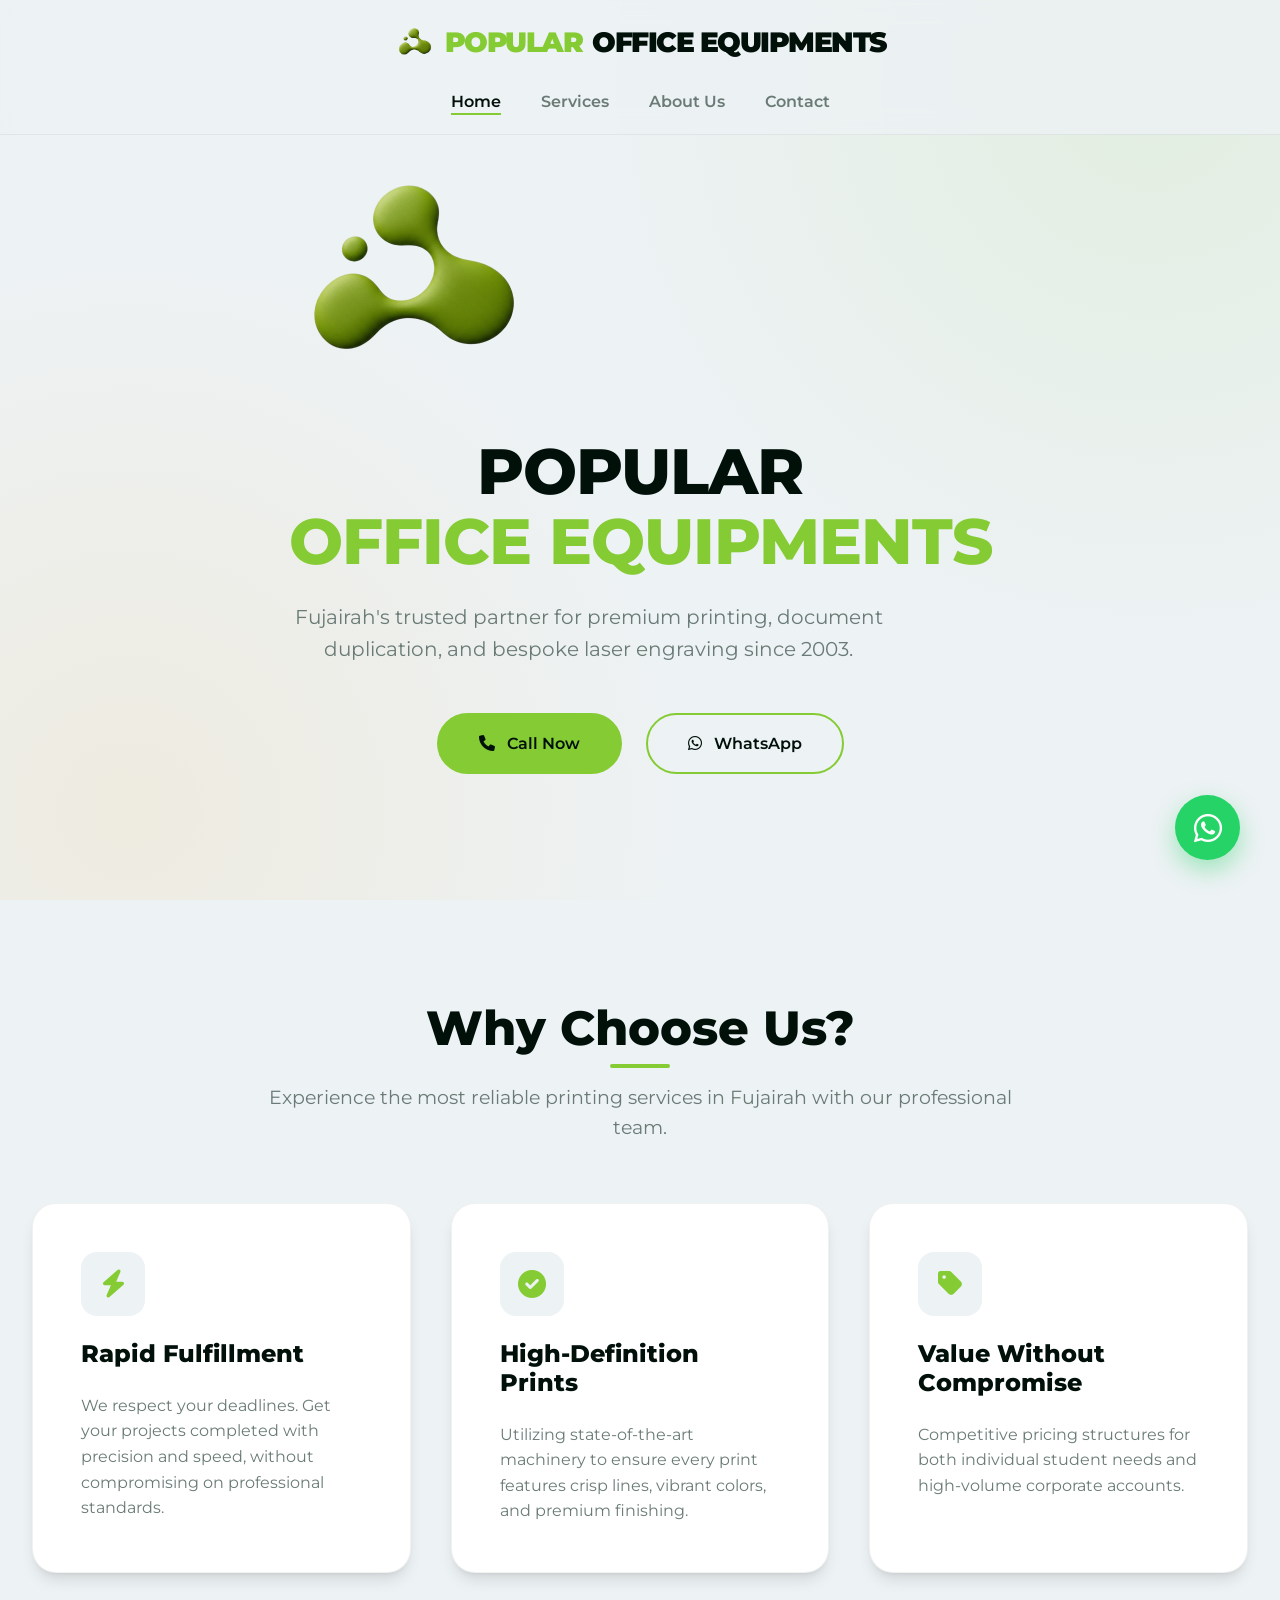
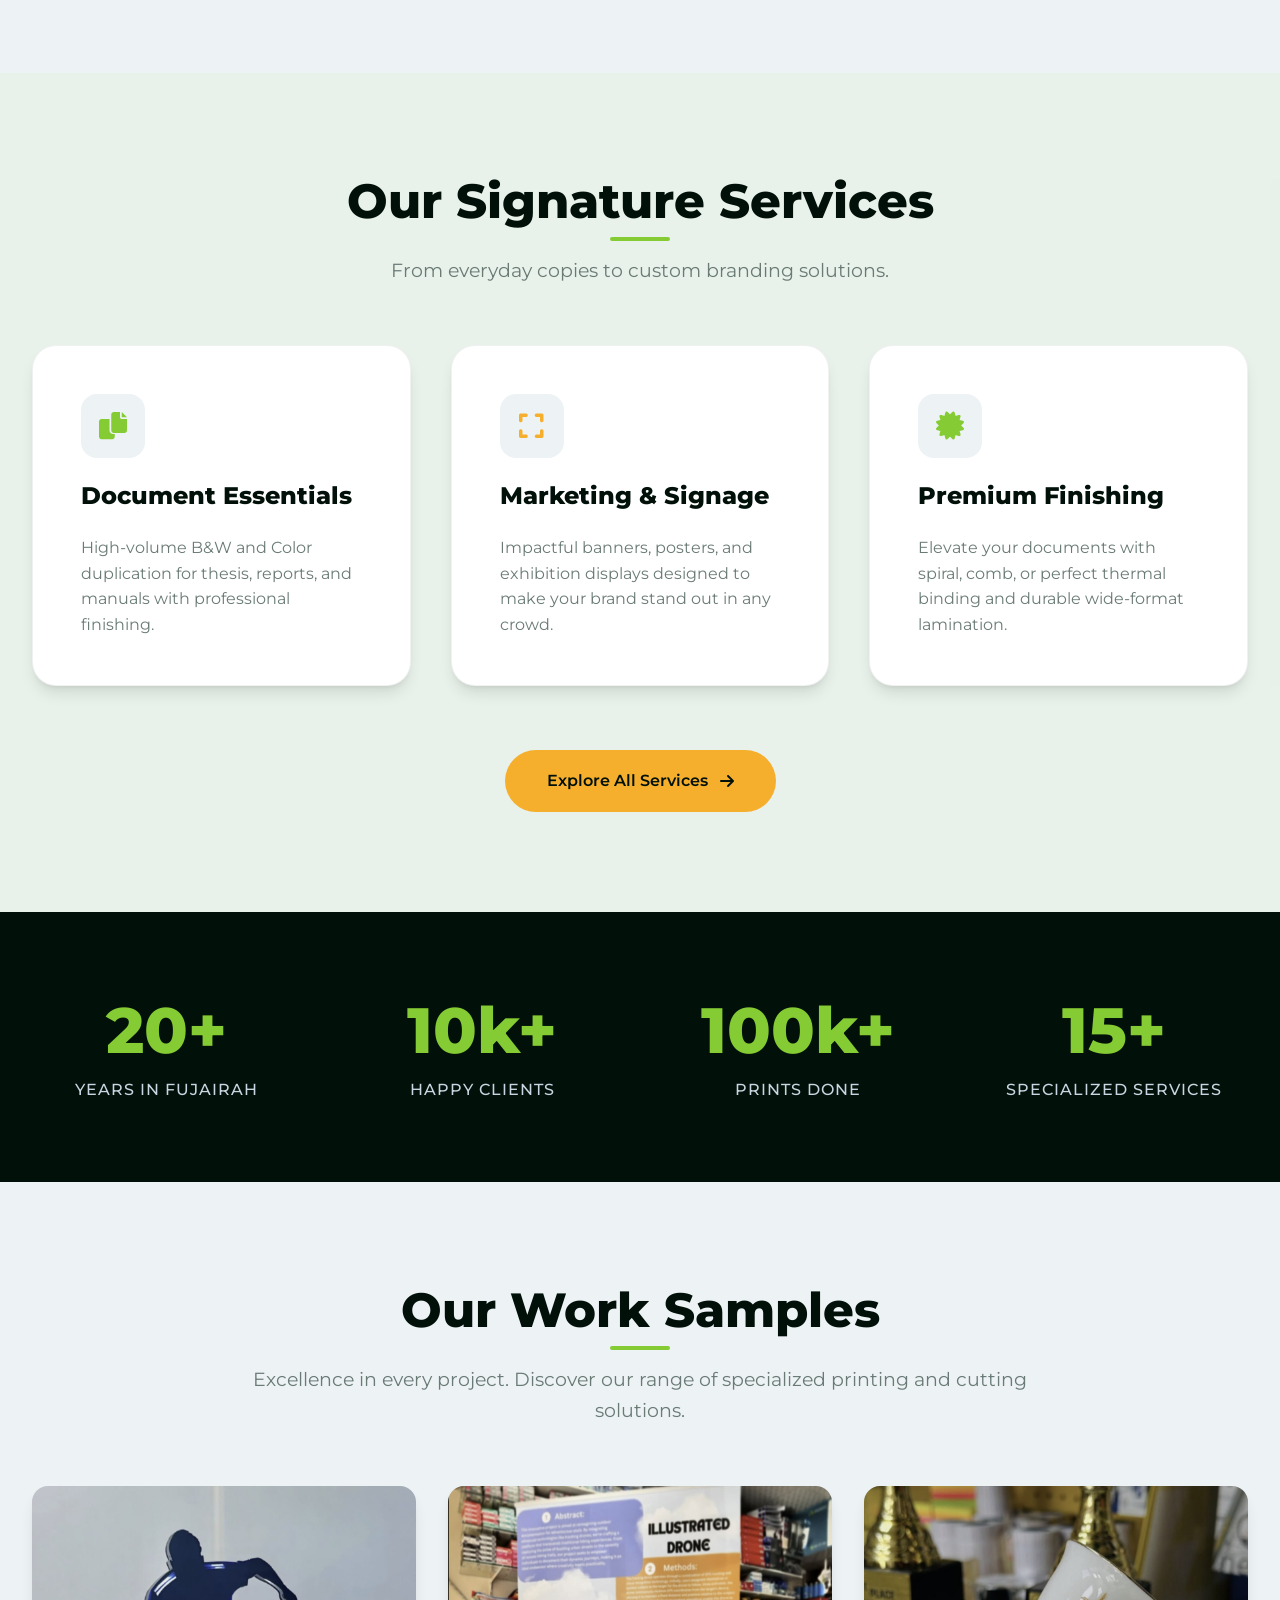
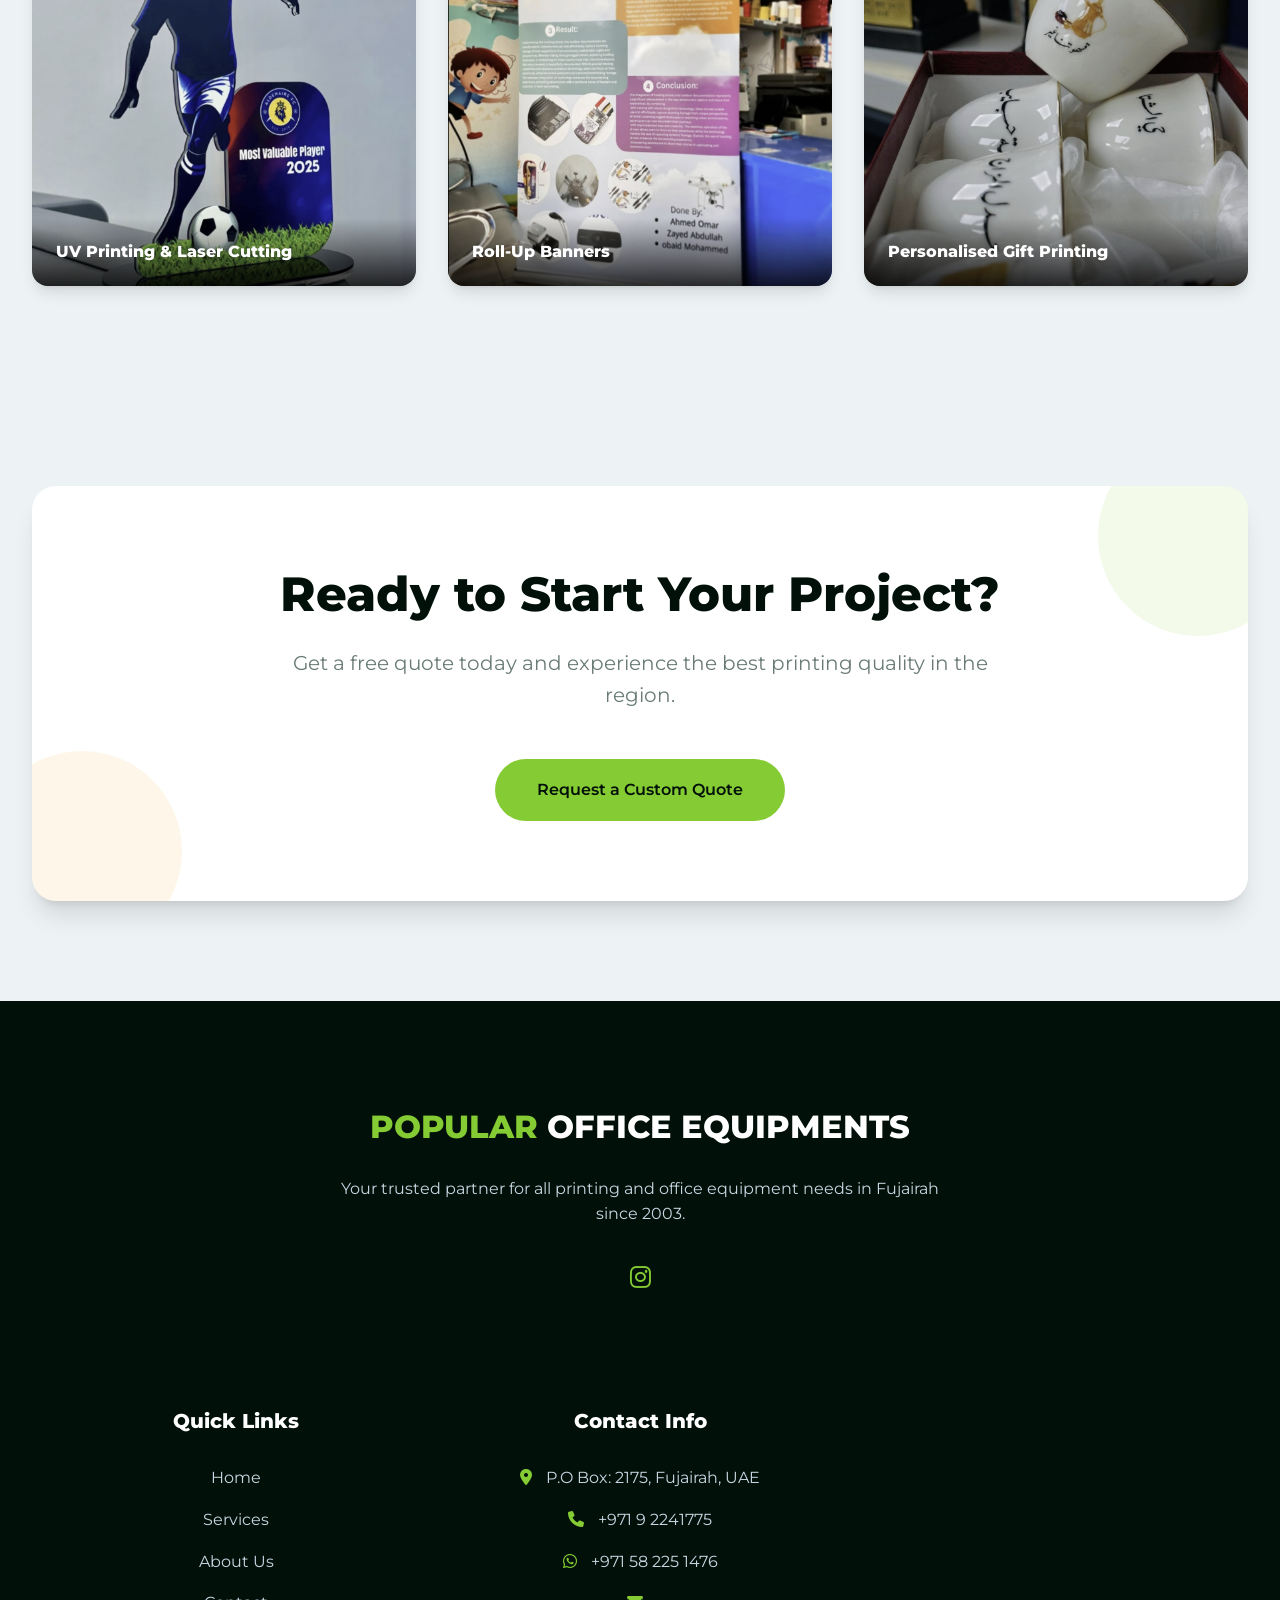
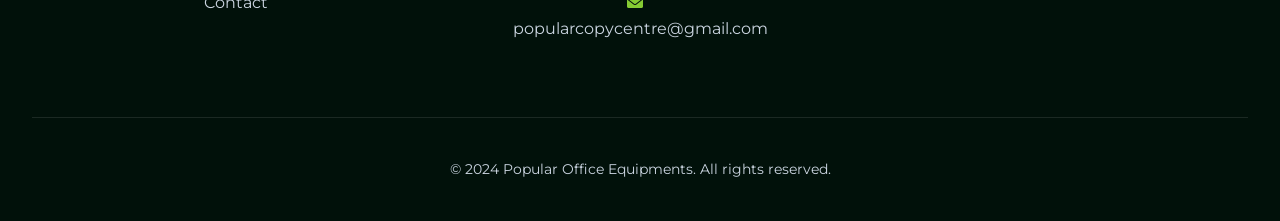
==== commit 3d05cfd6: "Add files via upload" ====
--- a/index.html
+++ b/index.html
@@ -14,8 +14,9 @@
     <header id="header">
         <div class="container">
             <nav style="justify-content: center; flex-direction: column; gap: 1.5rem; text-align: center;">
-                <div class="logo">
-                    <span>POPULAR</span> COPY CENTRE
+                <div class="logo" style="display: flex; align-items: center; gap: 10px; justify-content: center;">
+                    <img src="logo.png" alt="Logo" style="height: 40px;">
+                    <span>POPULAR</span> OFFICE EQUIPMENTS
                 </div>
                 <ul class="nav-links" style="display: flex; gap: 2.5rem; justify-content: center;">
                     <li><a href="index.html" class="active">Home</a></li>
@@ -33,9 +34,9 @@
     <main>
         <section class="hero" style="text-align: center;">
             <div class="container">
-                <div class="hero-content" style="max-width: 800px; margin: 0 auto;">
-                    <img src="logo.png" alt="Popular Copy Centre Logo" style="width: 200px; margin-bottom: 2rem;">
-                    <h1 style="text-transform: uppercase; font-size: 4rem;">Popular <br><span style="color: var(--primary);">Copy Centre</span></h1>
+                <div class="hero-content" style="max-width: 900px; margin: 0 auto;">
+                    <img src="logo.png" alt="Popular Office Equipments Logo" style="width: 250px; margin-bottom: 2.5rem;">
+                    <h1 style="text-transform: uppercase; font-size: 4rem; letter-spacing: -1px;">Popular <br><span style="color: var(--primary);">Office Equipments</span></h1>
                     <p style="font-size: 1.25rem; margin-top: 1.5rem;">Fujairah's trusted partner for premium printing, document duplication, and bespoke laser engraving since 2003.</p>
                     <div class="hero-btns" style="justify-content: center; margin-top: 3rem;">
                         <a href="tel:+97192241775" class="btn btn-primary"><i class="fas fa-phone"></i> Call Now</a>
@@ -187,7 +188,7 @@
         <div class="container">
             <div class="footer-grid" style="text-align: center; justify-content: center;">
                 <div style="grid-column: 1 / -1;">
-                    <div class="footer-logo"><span>POPULAR</span> COPY CENTRE</div>
+                    <div class="footer-logo"><span>POPULAR</span> OFFICE EQUIPMENTS</div>
                     <p style="color: var(--slate-300); margin-bottom: 2rem; max-width: 600px; margin-left: auto; margin-right: auto;">Your trusted partner for all printing and office equipment needs in Fujairah since 2003.</p>
                     <div style="display: flex; gap: 1rem; justify-content: center; margin-bottom: 3rem;">
                         <a href="https://www.instagram.com/popular_copy_centre" target="_blank" style="color: var(--primary); font-size: 1.5rem;"><i class="fab fa-instagram"></i></a>
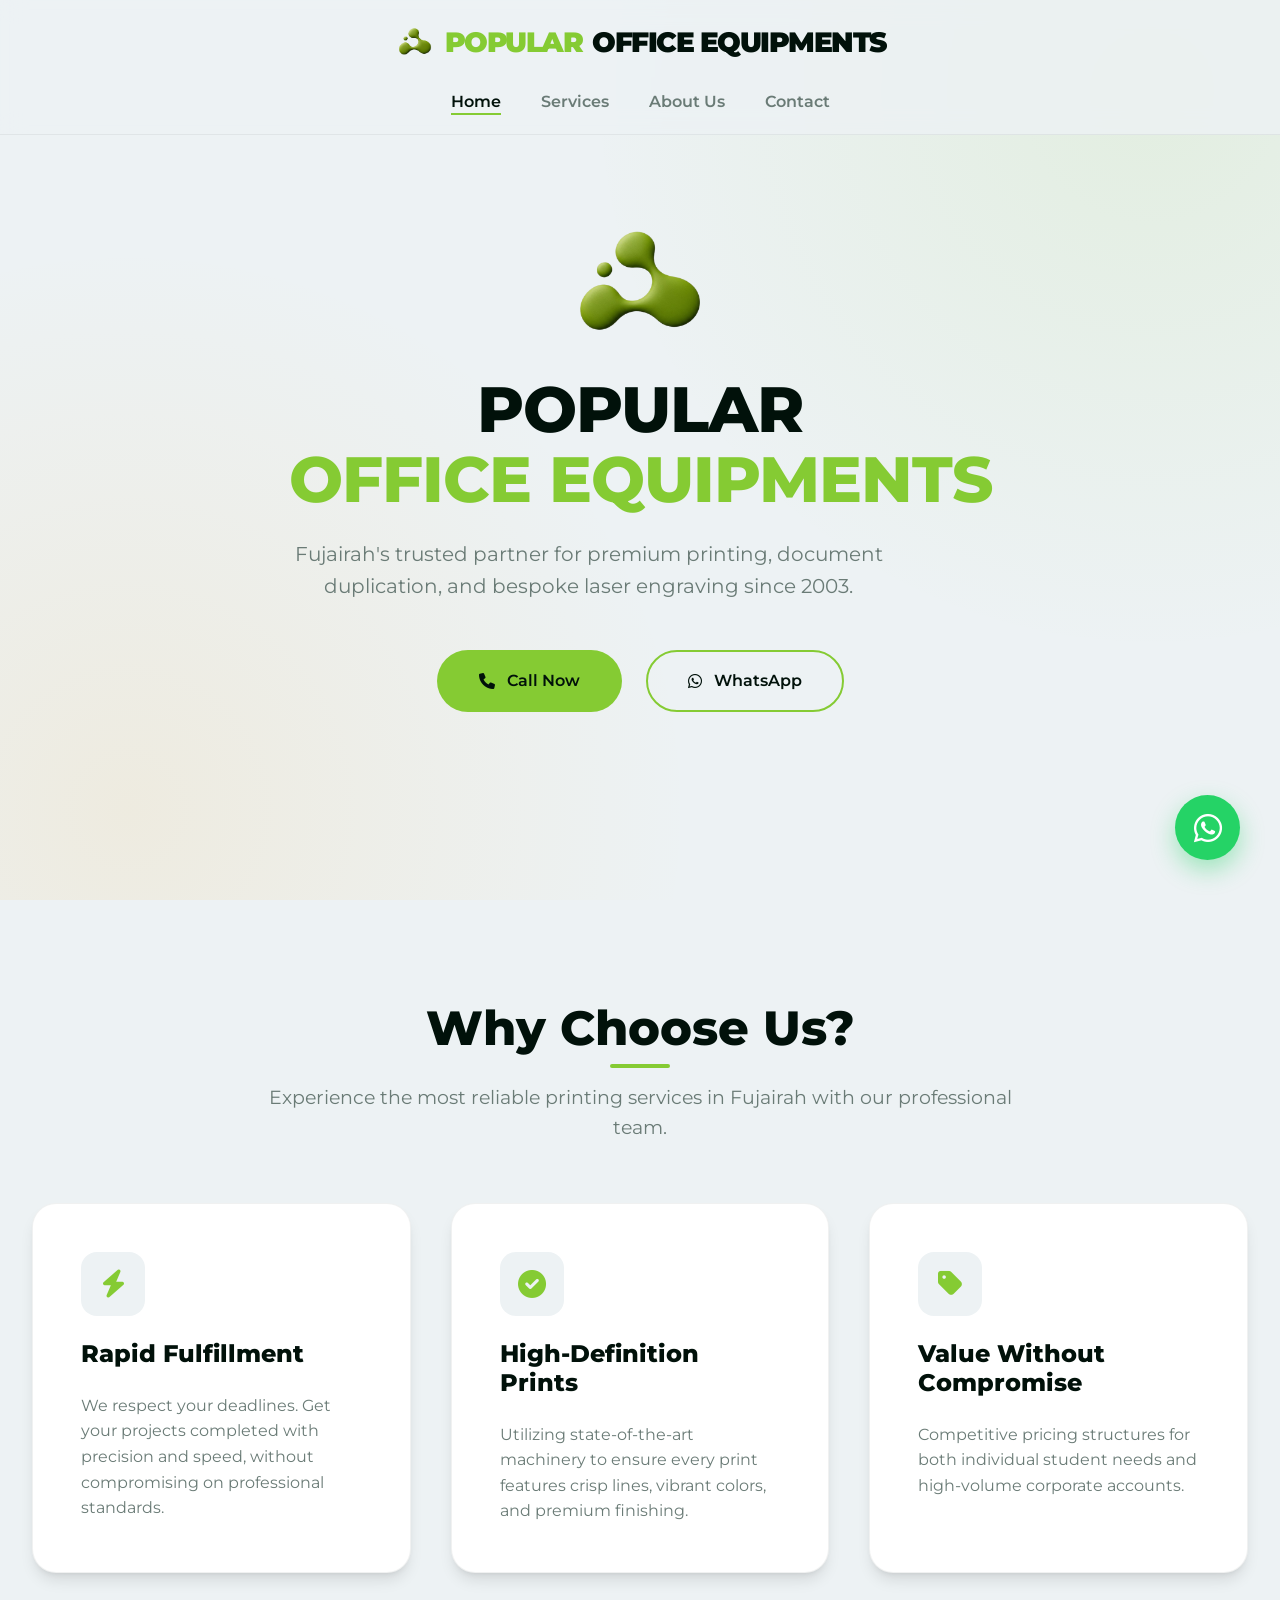
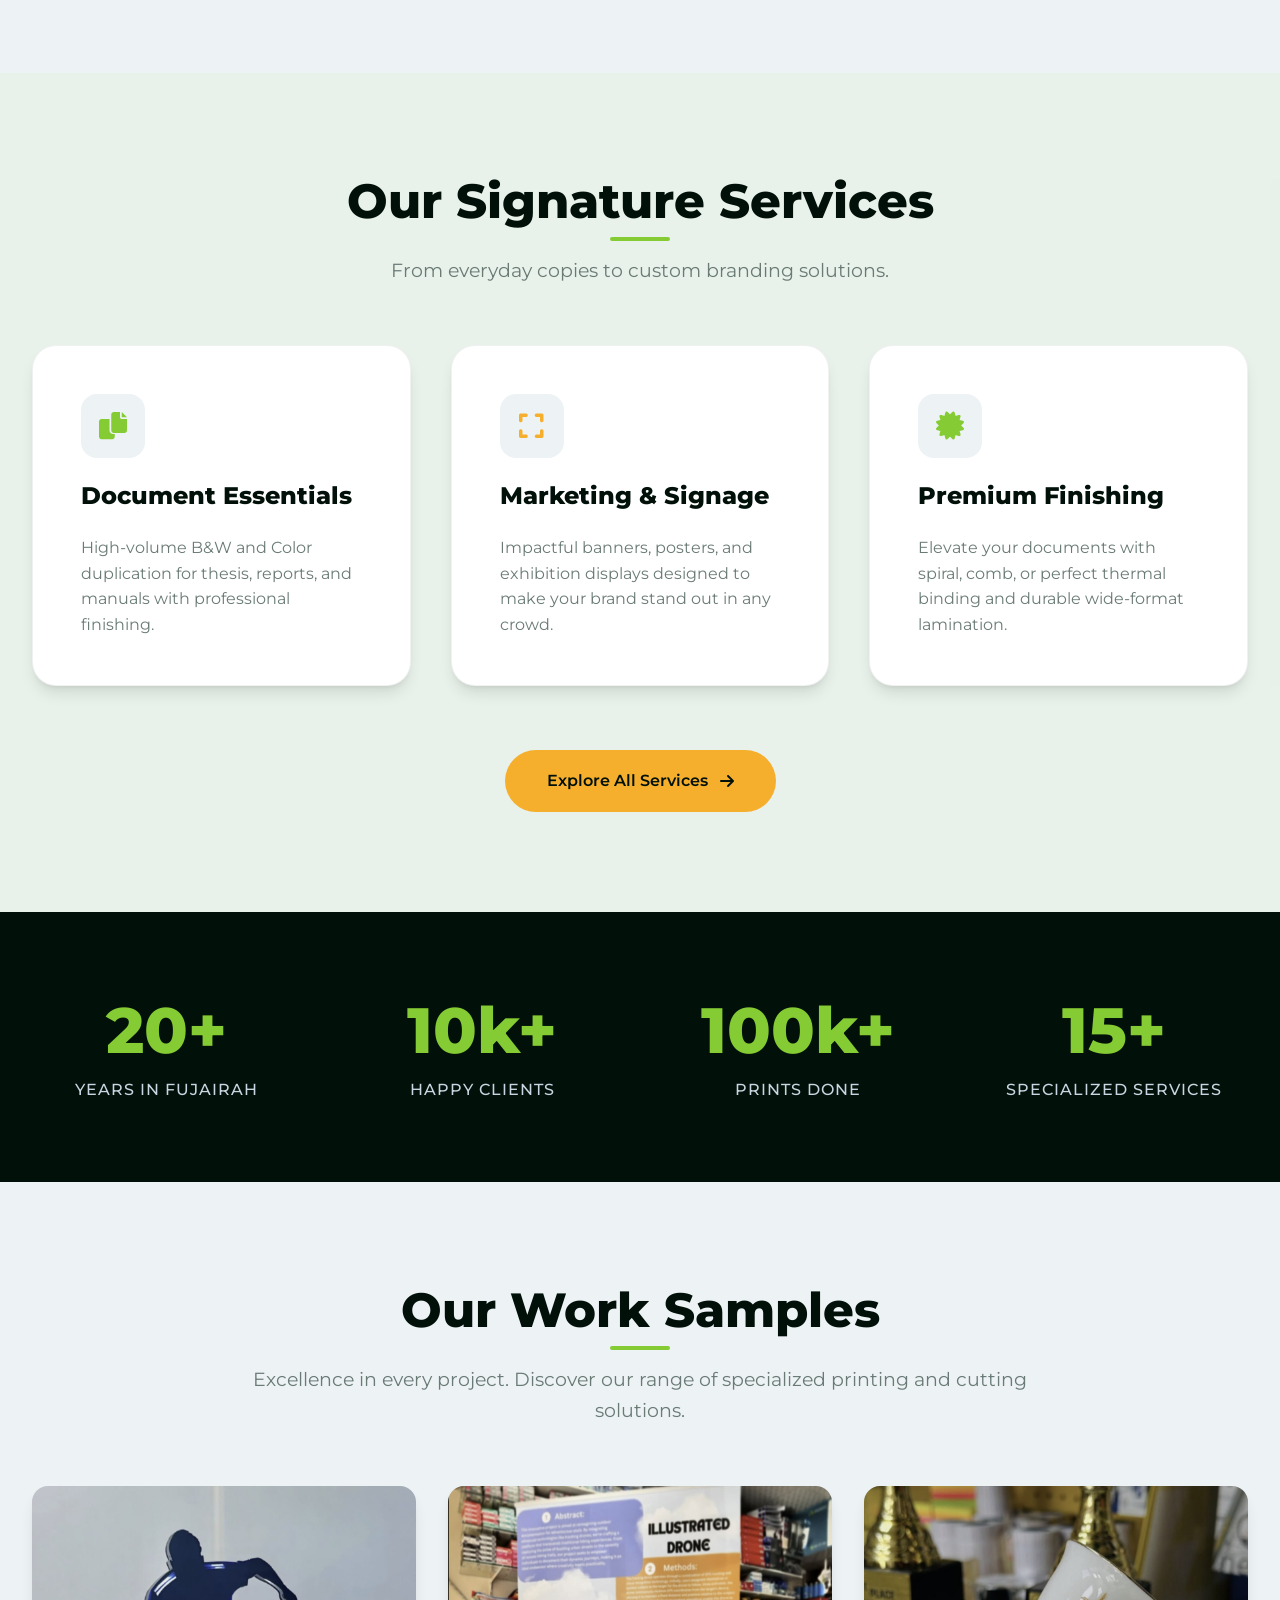
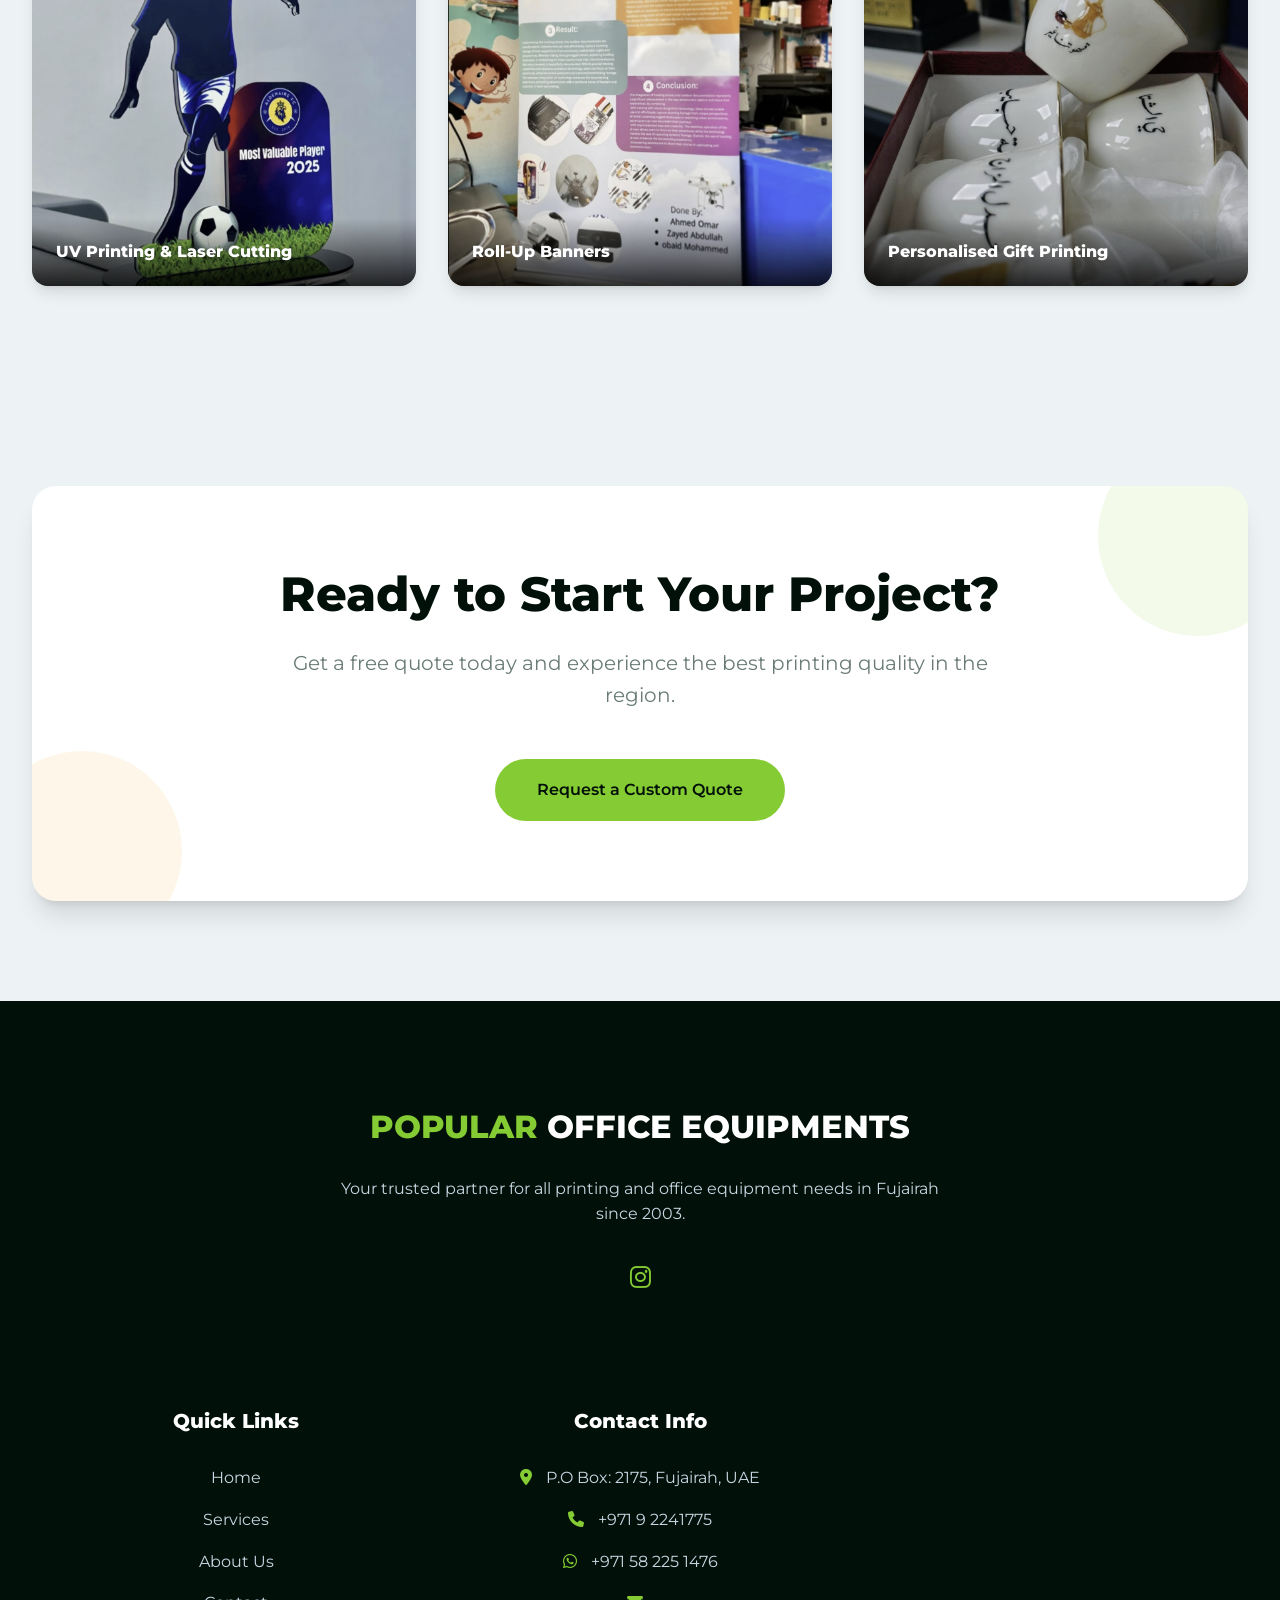
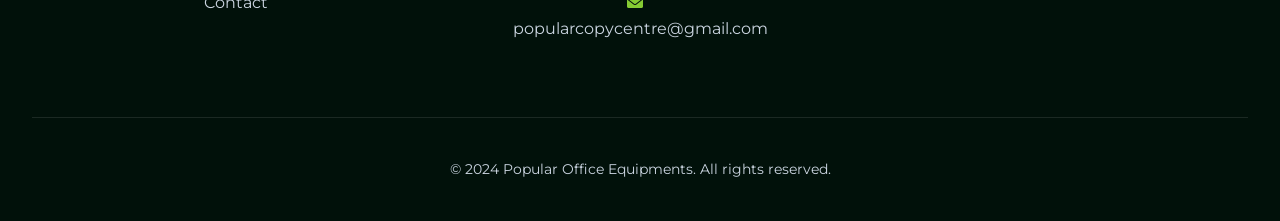
==== commit 98a2db56: "Add files via upload" ====
--- a/index.html
+++ b/index.html
@@ -35,8 +35,8 @@
         <section class="hero" style="text-align: center;">
             <div class="container">
                 <div class="hero-content" style="max-width: 900px; margin: 0 auto;">
-                    <img src="logo.png" alt="Popular Office Equipments Logo" style="width: 250px; margin-bottom: 2.5rem;">
-                    <h1 style="text-transform: uppercase; font-size: 4rem; letter-spacing: -1px;">Popular <br><span style="color: var(--primary);">Office Equipments</span></h1>
+                    <img src="logo.png" alt="Popular Office Equipments Logo" style="width: 150px; margin-bottom: 0.5rem; display: inline-block;">
+                    <h1 style="text-transform: uppercase; font-size: 4rem; letter-spacing: -1px; margin-top: 0;">Popular <br><span style="color: var(--primary);">Office Equipments</span></h1>
                     <p style="font-size: 1.25rem; margin-top: 1.5rem;">Fujairah's trusted partner for premium printing, document duplication, and bespoke laser engraving since 2003.</p>
                     <div class="hero-btns" style="justify-content: center; margin-top: 3rem;">
                         <a href="tel:+97192241775" class="btn btn-primary"><i class="fas fa-phone"></i> Call Now</a>
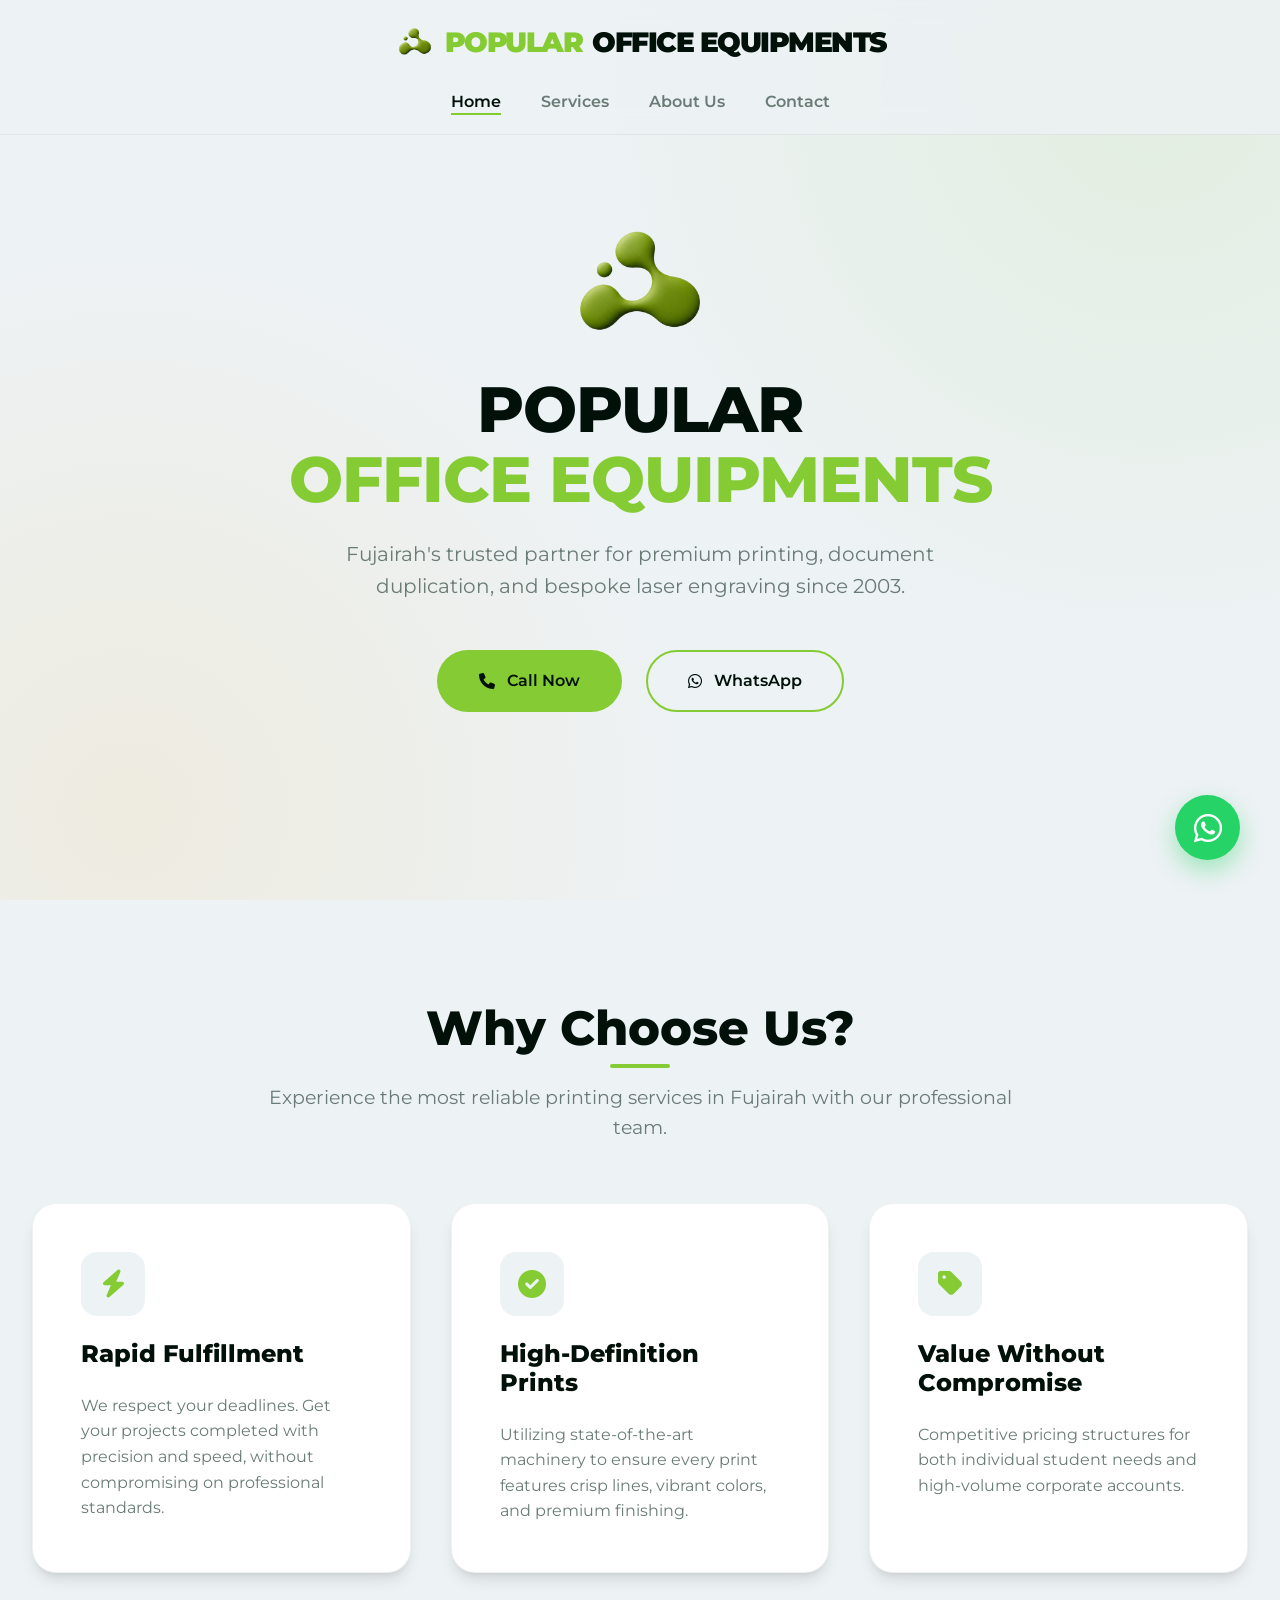
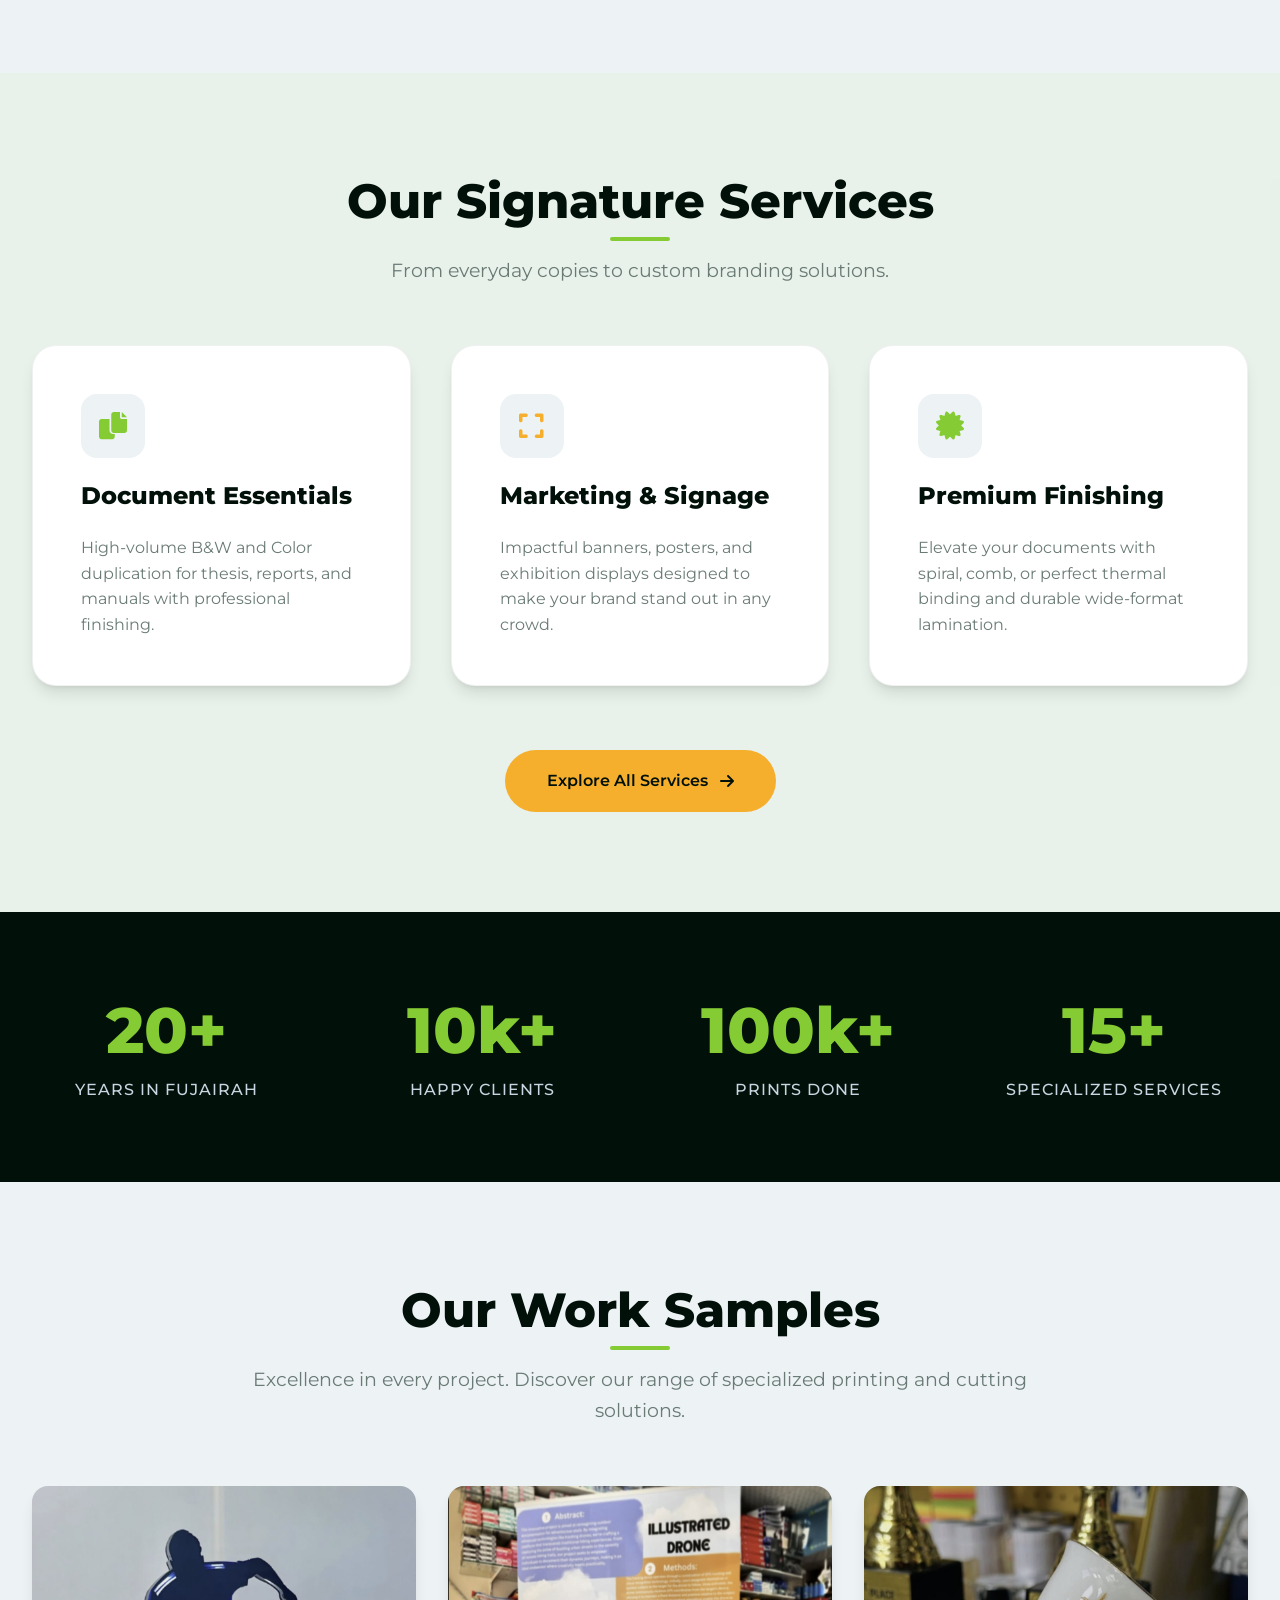
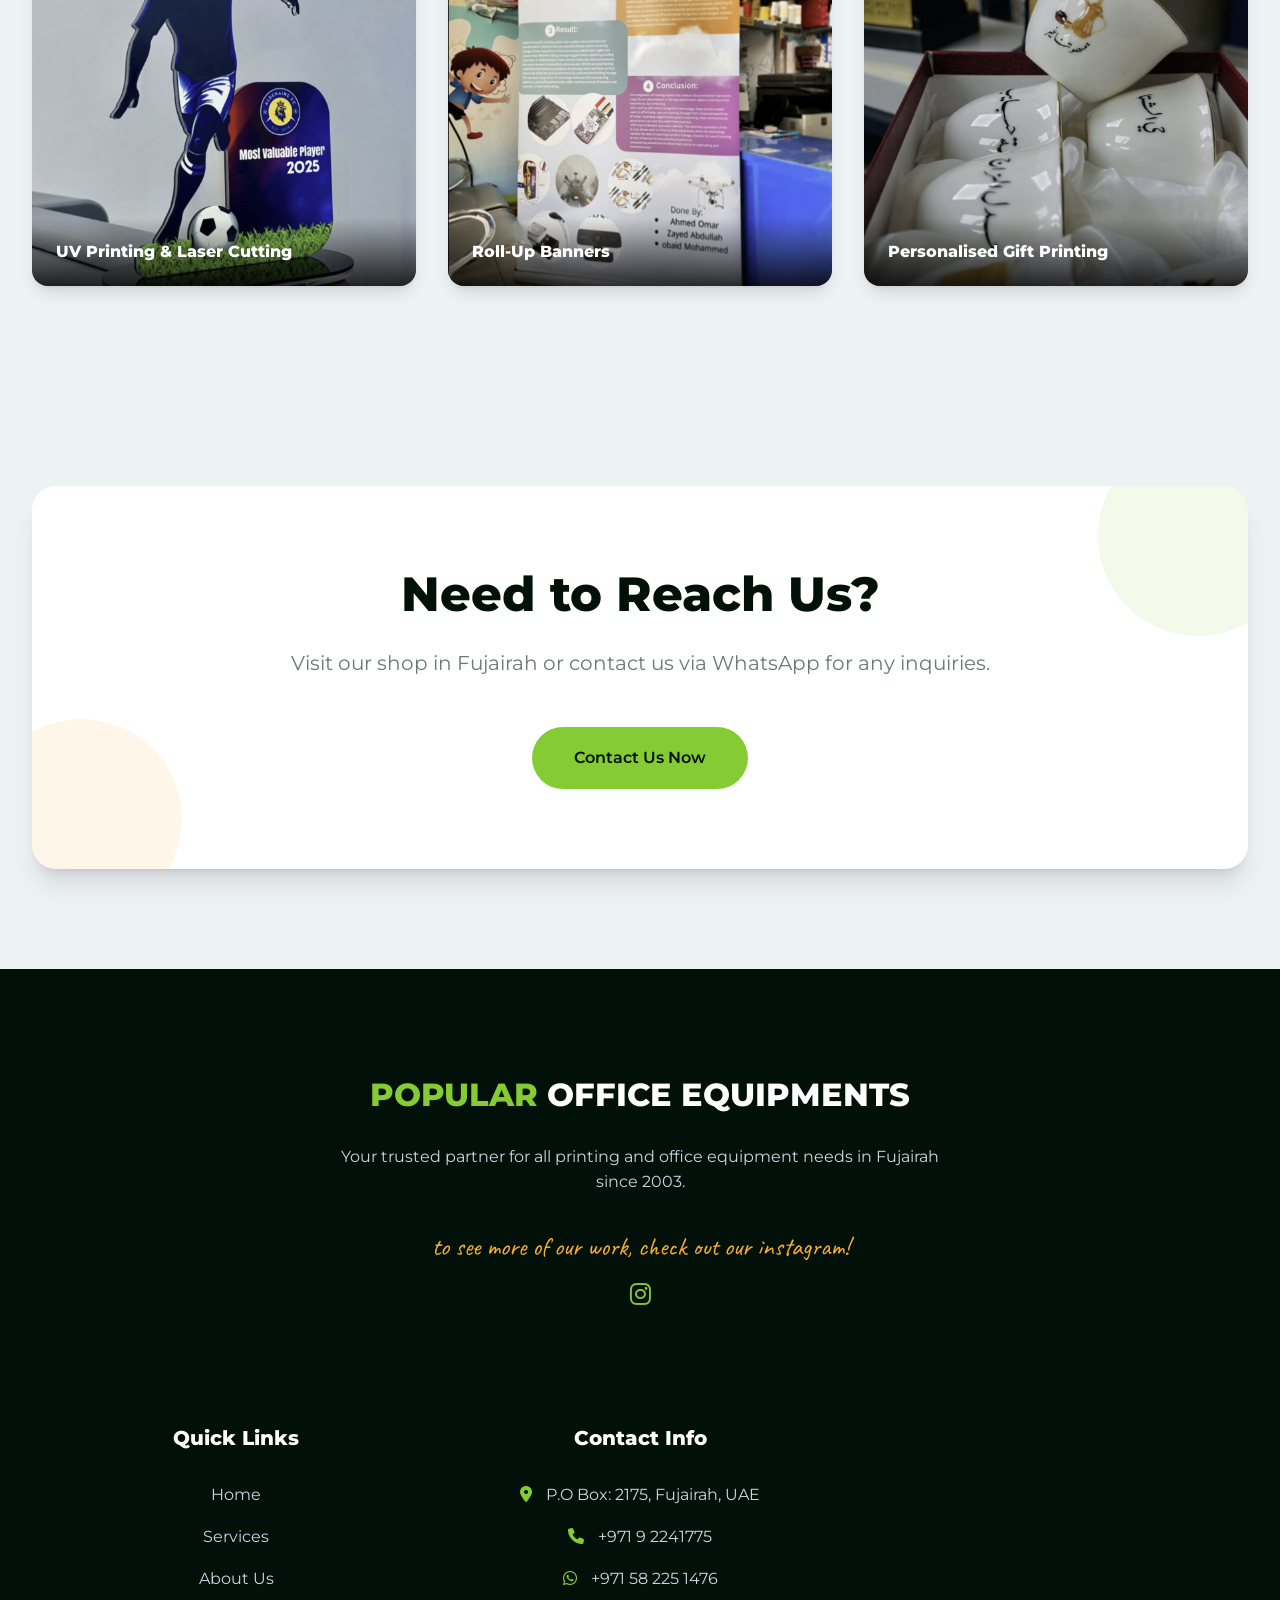
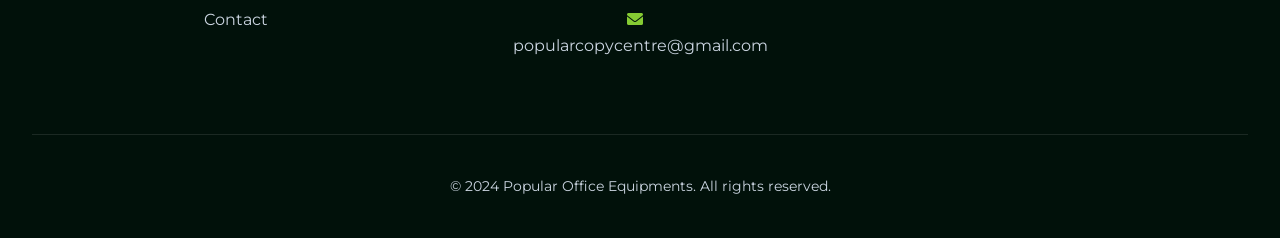
==== commit 5dece85c: "Add files via upload" ====
--- a/index.html
+++ b/index.html
@@ -4,9 +4,57 @@
     <meta charset="UTF-8">
     <meta name="viewport" content="width=device-width, initial-scale=1.0">
     <title>Popular Office Equipment | Premium Printing & Copy Solutions Fujairah</title>
-    <meta name="description" content="All Printing & Copy Solutions in One Place – Fujairah. Fast, affordable, high-quality printing services since 2003.">
-    <meta name="keywords" content="printing services UAE, copy centre Fujairah, mug printing UAE, laser engraving Fujairah, Popular Office Equipment">
+    <title>Popular Office Equipments | Premium Printing & Copy Centre Fujairah</title>
+    <meta name="description" content="Popular Office Equipments (Fujairah) - Your trusted partner for high-quality digital printing, document duplication, laser engraving, and custom gift printing since 2003.">
+    <meta name="keywords" content="printing services Fujairah, copy centre Fujairah, laser engraving UAE, mug printing Fujairah, Popular Office Equipments, business stationery Fujairah">
+    
+    <!-- Open Graph / Facebook -->
+    <meta property="og:type" content="website">
+    <meta property="og:url" content="https://popularcopycentre.com/">
+    <meta property="og:title" content="Popular Office Equipments | Premium Printing & Copy Centre Fujairah">
+    <meta property="og:description" content="Expert printing and office solutions in Fujairah since 2003. Fast, reliable, and high-quality.">
+    <meta property="og:image" content="logo.png">
+
+    <!-- Schema.org Markup for Local Business -->
+    <script type="application/ld+json">
+    {
+      "@context": "https://schema.org",
+      "@type": "LocalBusiness",
+      "name": "Popular Office Equipments",
+      "image": "logo.png",
+      "address": {
+        "@type": "PostalAddress",
+        "streetAddress": "Fujairah City",
+        "addressLocality": "Fujairah",
+        "addressCountry": "AE",
+        "postOfficeBoxNumber": "2175"
+      },
+      "geo": {
+        "@type": "GeoCoordinates",
+        "latitude": 25.1288,
+        "longitude": 56.3265
+      },
+      "url": "https://popularcopycentre.com/",
+      "telephone": "+97192241775",
+      "openingHoursSpecification": [
+        {
+          "@type": "OpeningHoursSpecification",
+          "dayOfWeek": ["Monday", "Tuesday", "Wednesday", "Thursday", "Saturday", "Sunday"],
+          "opens": "08:00",
+          "closes": "22:00"
+        },
+        {
+          "@type": "OpeningHoursSpecification",
+          "dayOfWeek": "Friday",
+          "opens": "16:00",
+          "closes": "22:00"
+        }
+      ]
+    }
+    </script>
+
     <link rel="stylesheet" href="style.css">
+    <link rel="stylesheet" href="https://fonts.googleapis.com/css2?family=Montserrat:wght@300;400;500;600;700;800;900&family=Caveat:wght@400;700&display=swap">
     <link rel="stylesheet" href="https://cdnjs.cloudflare.com/ajax/libs/font-awesome/6.0.0/css/all.min.css">
 </head>
 <body>
@@ -37,7 +85,7 @@
                 <div class="hero-content" style="max-width: 900px; margin: 0 auto;">
                     <img src="logo.png" alt="Popular Office Equipments Logo" style="width: 150px; margin-bottom: 0.5rem; display: inline-block;">
                     <h1 style="text-transform: uppercase; font-size: 4rem; letter-spacing: -1px; margin-top: 0;">Popular <br><span style="color: var(--primary);">Office Equipments</span></h1>
-                    <p style="font-size: 1.25rem; margin-top: 1.5rem;">Fujairah's trusted partner for premium printing, document duplication, and bespoke laser engraving since 2003.</p>
+                    <p style="font-size: 1.25rem; margin: 1.5rem auto 3rem; max-width: 650px;">Fujairah's trusted partner for premium printing, document duplication, and bespoke laser engraving since 2003.</p>
                     <div class="hero-btns" style="justify-content: center; margin-top: 3rem;">
                         <a href="tel:+97192241775" class="btn btn-primary"><i class="fas fa-phone"></i> Call Now</a>
                         <a href="https://wa.me/971582251476" class="btn btn-outline"><i class="fab fa-whatsapp"></i> WhatsApp</a>
@@ -176,9 +224,9 @@
                     <div style="position: absolute; top: -50px; right: -50px; width: 200px; height: 200px; background: var(--primary); opacity: 0.1; border-radius: 50%;"></div>
                     <div style="position: absolute; bottom: -50px; left: -50px; width: 200px; height: 200px; background: var(--accent); opacity: 0.1; border-radius: 50%;"></div>
                     
-                    <h2 style="font-size: 3rem; margin-bottom: 1.5rem;">Ready to Start Your Project?</h2>
-                    <p style="font-size: 1.25rem; color: var(--secondary); margin-bottom: 3rem; max-width: 700px; margin-left: auto; margin-right: auto;">Get a free quote today and experience the best printing quality in the region.</p>
-                    <a href="contact.html" class="btn btn-primary">Request a Custom Quote</a>
+                    <h2 style="font-size: 3rem; margin-bottom: 1.5rem;">Need to Reach Us?</h2>
+                    <p style="font-size: 1.25rem; color: var(--secondary); margin-bottom: 3rem; max-width: 700px; margin-left: auto; margin-right: auto;">Visit our shop in Fujairah or contact us via WhatsApp for any inquiries.</p>
+                    <a href="contact.html" class="btn btn-primary">Contact Us Now</a>
                 </div>
             </div>
         </section>
@@ -190,6 +238,7 @@
                 <div style="grid-column: 1 / -1;">
                     <div class="footer-logo"><span>POPULAR</span> OFFICE EQUIPMENTS</div>
                     <p style="color: var(--slate-300); margin-bottom: 2rem; max-width: 600px; margin-left: auto; margin-right: auto;">Your trusted partner for all printing and office equipment needs in Fujairah since 2003.</p>
+                    <p style="font-family: 'Caveat', cursive; font-size: 1.6rem; color: var(--accent); margin-bottom: 0.5rem;">to see more of our work, check out our instagram!</p>
                     <div style="display: flex; gap: 1rem; justify-content: center; margin-bottom: 3rem;">
                         <a href="https://www.instagram.com/popular_copy_centre" target="_blank" style="color: var(--primary); font-size: 1.5rem;"><i class="fab fa-instagram"></i></a>
                     </div>
--- a/style.css
+++ b/style.css
@@ -1,4 +1,4 @@
-@import url('https://fonts.googleapis.com/css2?family=Montserrat:wght@300;400;500;600;700;800;900&display=swap');
+@import url('https://fonts.googleapis.com/css2?family=Montserrat:wght@300;400;500;600;700;800;900&family=Caveat:wght@400;700&display=swap');
 
 :root {
     /* User Provided Colors */
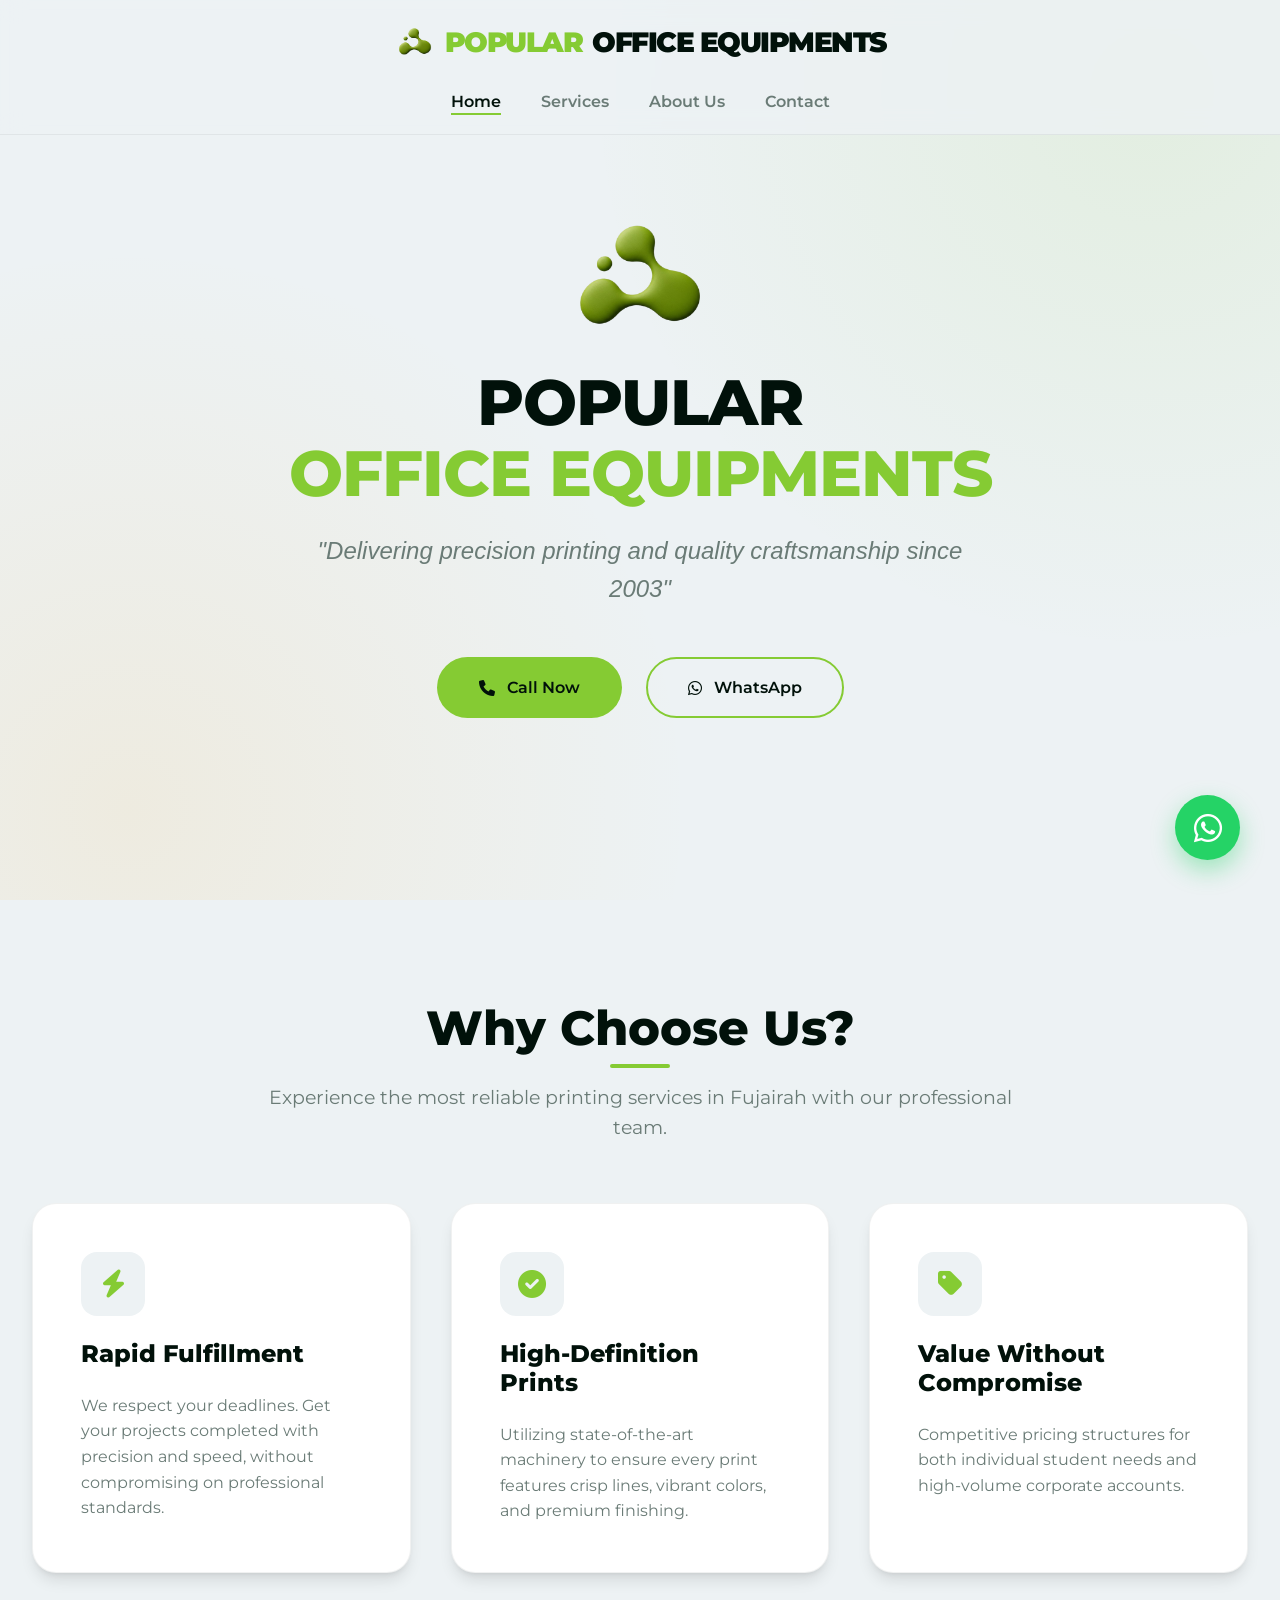
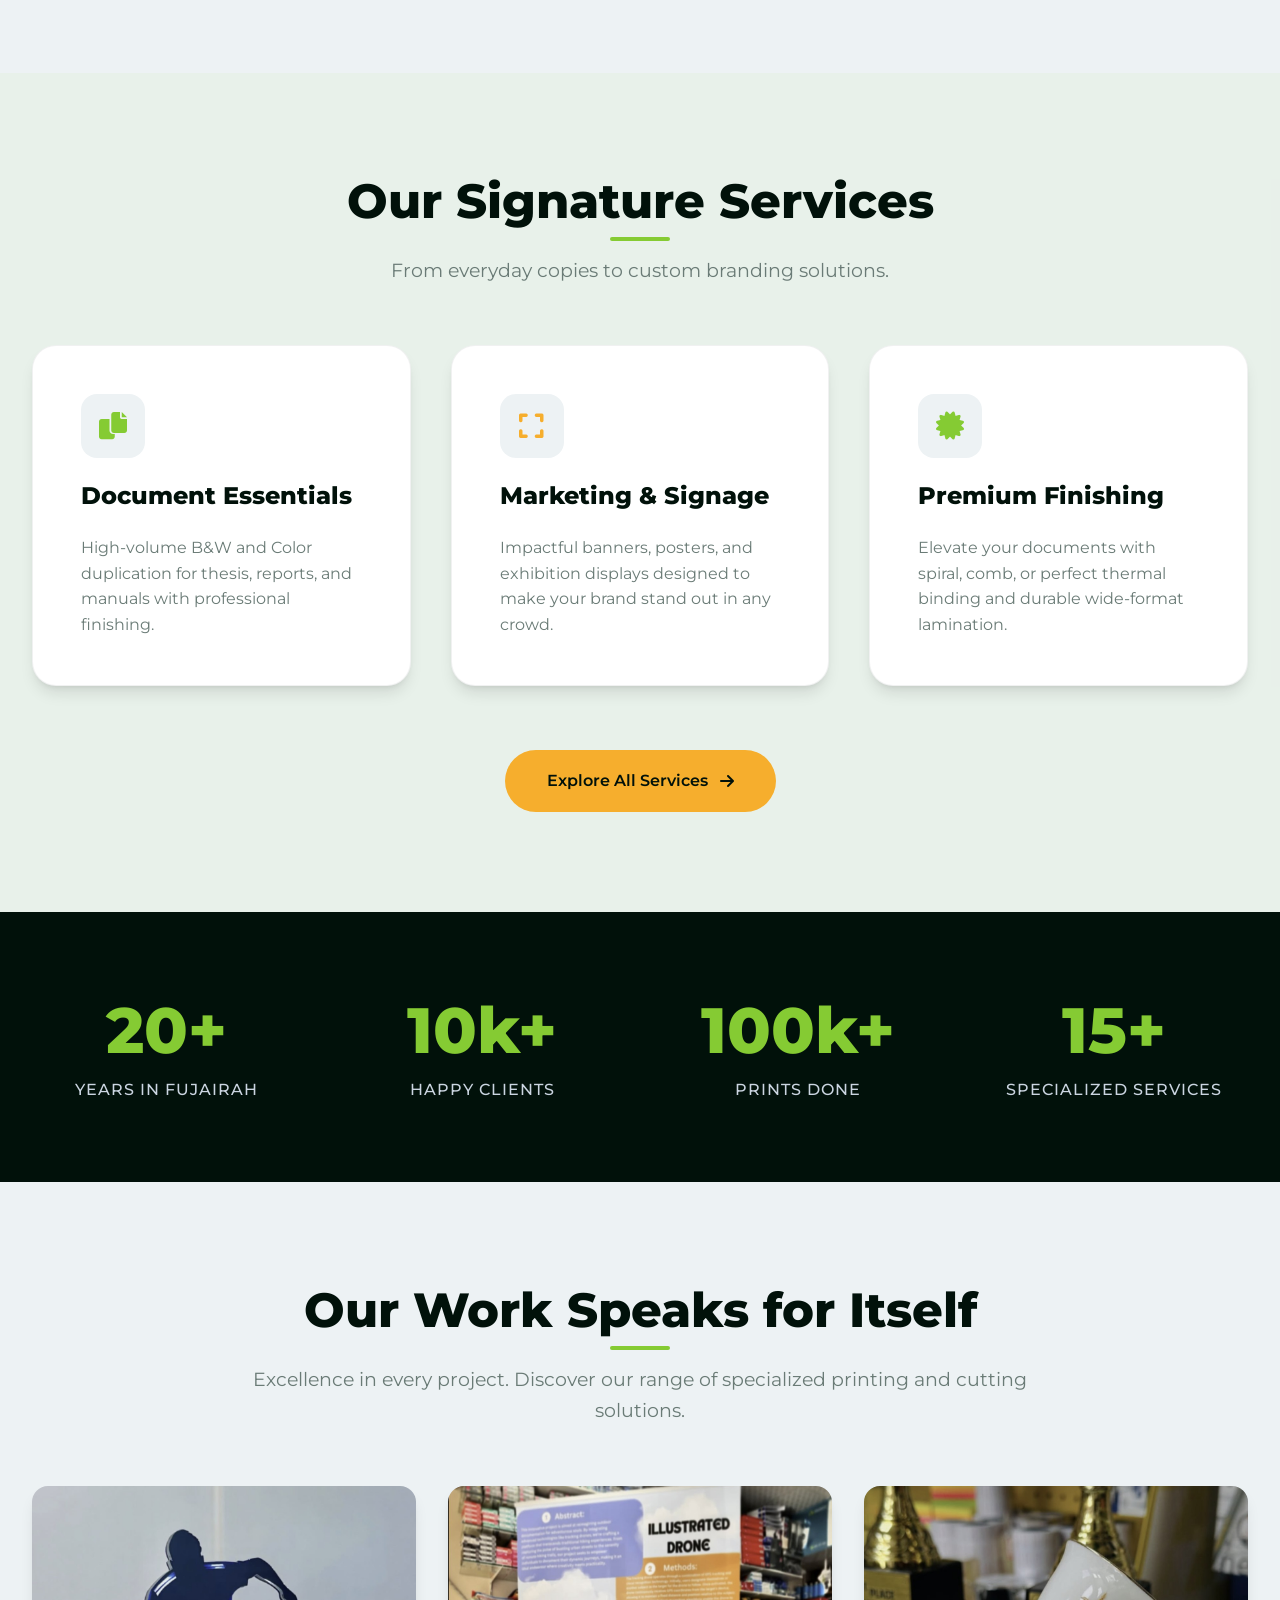
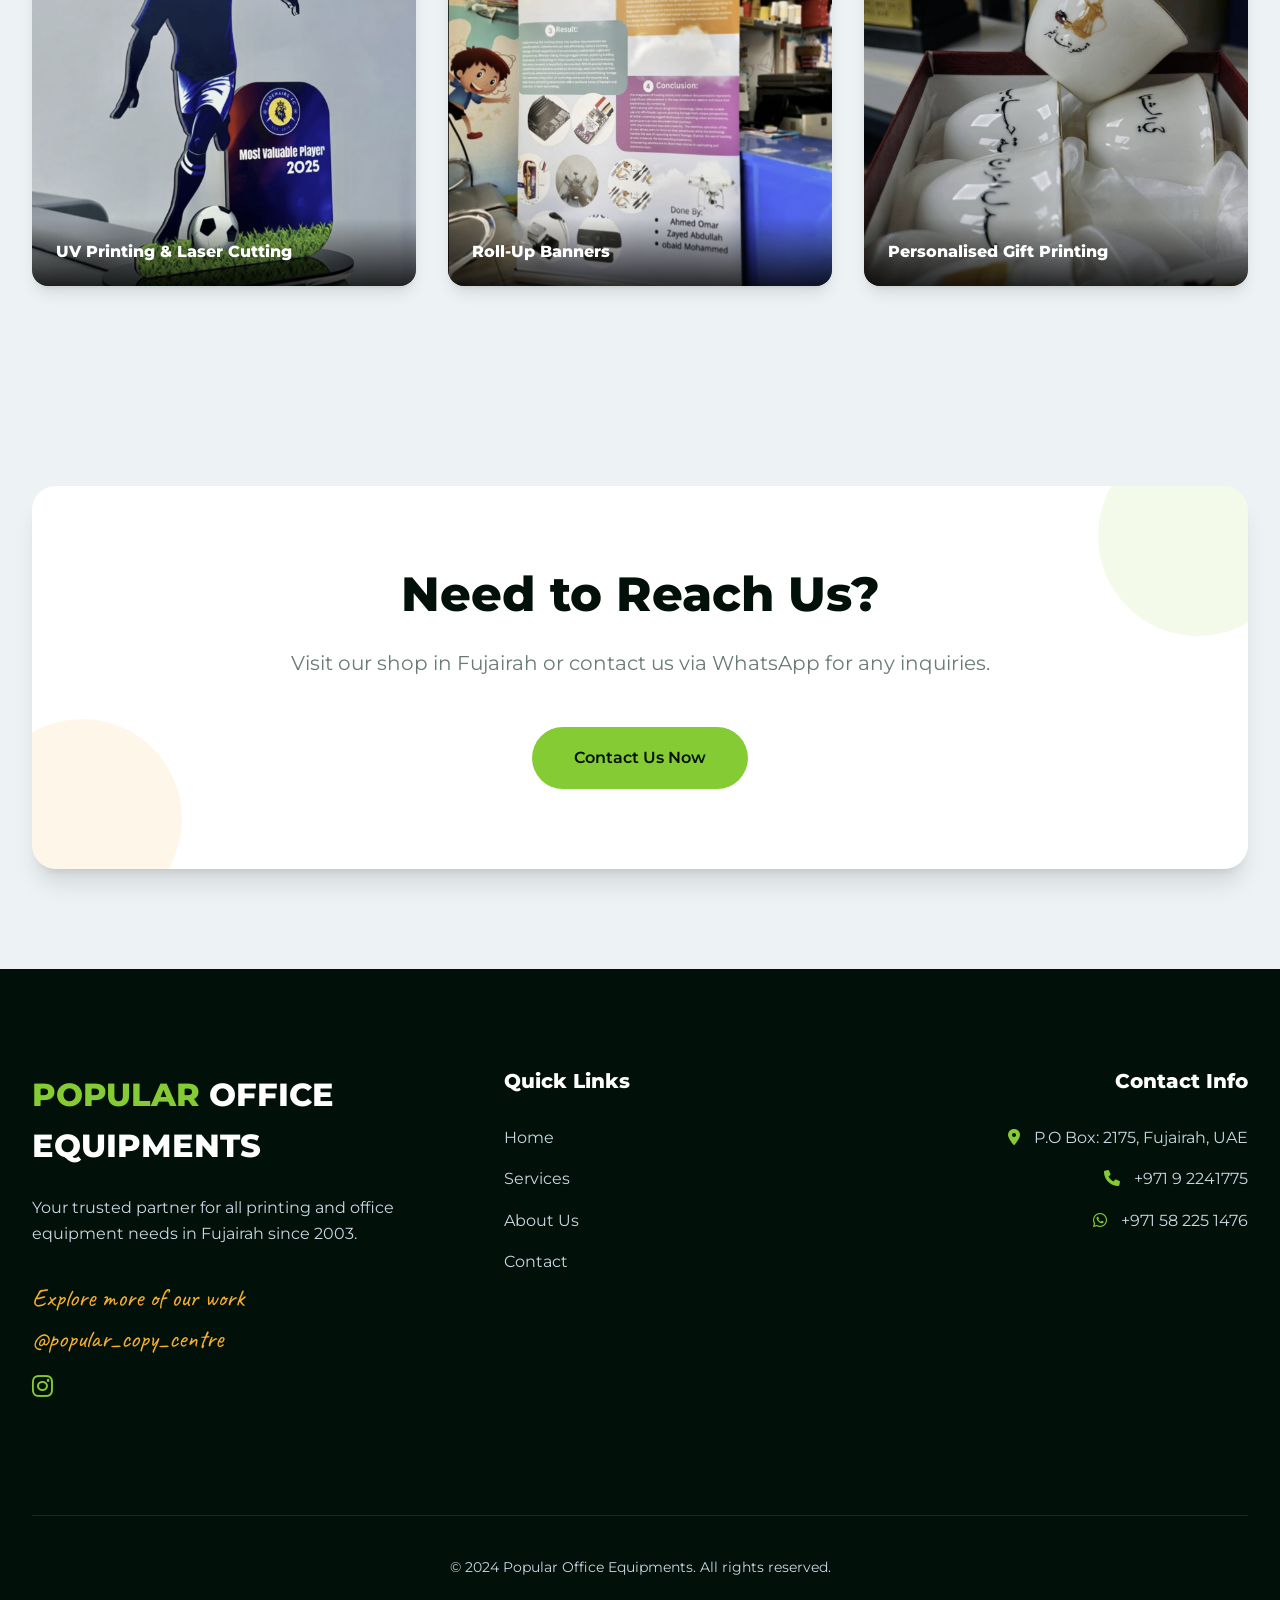
==== commit bb8c5443: "Add files via upload" ====
--- a/index.html
+++ b/index.html
@@ -85,7 +85,7 @@
                 <div class="hero-content" style="max-width: 900px; margin: 0 auto;">
                     <img src="logo.png" alt="Popular Office Equipments Logo" style="width: 150px; margin-bottom: 0.5rem; display: inline-block;">
                     <h1 style="text-transform: uppercase; font-size: 4rem; letter-spacing: -1px; margin-top: 0;">Popular <br><span style="color: var(--primary);">Office Equipments</span></h1>
-                    <p style="font-size: 1.25rem; margin: 1.5rem auto 3rem; max-width: 650px;">Fujairah's trusted partner for premium printing, document duplication, and bespoke laser engraving since 2003.</p>
+                    <p style="font-size: 1.5rem; margin: 1.5rem auto 3rem; max-width: 700px; font-style: italic; color: var(--secondary);">"Delivering precision printing and quality craftsmanship since 2003"</p>
                     <div class="hero-btns" style="justify-content: center; margin-top: 3rem;">
                         <a href="tel:+97192241775" class="btn btn-primary"><i class="fas fa-phone"></i> Call Now</a>
                         <a href="https://wa.me/971582251476" class="btn btn-outline"><i class="fab fa-whatsapp"></i> WhatsApp</a>
@@ -187,7 +187,7 @@
         <section class="gallery">
             <div class="container">
                 <div class="section-title reveal">
-                    <h2>Our Work Samples</h2>
+                    <h2>Our Work Speaks for Itself</h2>
                     <p>Excellence in every project. Discover our range of specialized printing and cutting solutions.</p>
                 </div>
                 <div style="display: grid; grid-template-columns: repeat(auto-fit, minmax(300px, 1fr)); gap: 2rem;">
@@ -234,12 +234,12 @@
 
     <footer>
         <div class="container">
-            <div class="footer-grid" style="text-align: center; justify-content: center;">
-                <div style="grid-column: 1 / -1;">
+            <div class="footer-grid">
+                <div>
                     <div class="footer-logo"><span>POPULAR</span> OFFICE EQUIPMENTS</div>
-                    <p style="color: var(--slate-300); margin-bottom: 2rem; max-width: 600px; margin-left: auto; margin-right: auto;">Your trusted partner for all printing and office equipment needs in Fujairah since 2003.</p>
-                    <p style="font-family: 'Caveat', cursive; font-size: 1.6rem; color: var(--accent); margin-bottom: 0.5rem;">to see more of our work, check out our instagram!</p>
-                    <div style="display: flex; gap: 1rem; justify-content: center; margin-bottom: 3rem;">
+                    <p style="color: var(--slate-300); margin-bottom: 2rem;">Your trusted partner for all printing and office equipment needs in Fujairah since 2003.</p>
+                    <p style="font-family: 'Caveat', cursive; font-size: 1.6rem; color: var(--accent); margin-bottom: 0.5rem;">Explore more of our work @popular_copy_centre</p>
+                    <div style="display: flex; gap: 1rem; margin-bottom: 3rem;">
                         <a href="https://www.instagram.com/popular_copy_centre" target="_blank" style="color: var(--primary); font-size: 1.5rem;"><i class="fab fa-instagram"></i></a>
                     </div>
                 </div>
@@ -252,13 +252,12 @@
                         <li><a href="contact.html">Contact</a></li>
                     </ul>
                 </div>
-                <div class="footer-links">
-                    <h4>Contact Info</h4>
-                    <ul>
-                        <li style="color: var(--slate-300);"><i class="fas fa-map-marker-alt" style="color: var(--primary); margin-right: 10px;"></i> P.O Box: 2175, Fujairah, UAE</li>
-                        <li style="color: var(--slate-300);"><i class="fas fa-phone" style="color: var(--primary); margin-right: 10px;"></i> +971 9 2241775</li>
-                        <li style="color: var(--slate-300);"><i class="fab fa-whatsapp" style="color: var(--primary); margin-right: 10px;"></i> +971 58 225 1476</li>
-                        <li style="color: var(--slate-300);"><i class="fas fa-envelope" style="color: var(--primary); margin-right: 10px;"></i> popularcopycentre@gmail.com</li>
+                <div class="footer-links" style="text-align: right;">
+                    <h4 style="margin-left: auto;">Contact Info</h4>
+                    <ul style="list-style: none;">
+                        <li style="color: var(--slate-300); margin-bottom: 1rem;"><i class="fas fa-map-marker-alt" style="color: var(--primary); margin-right: 10px;"></i> P.O Box: 2175, Fujairah, UAE</li>
+                        <li style="color: var(--slate-300); margin-bottom: 1rem;"><i class="fas fa-phone" style="color: var(--primary); margin-right: 10px;"></i> +971 9 2241775</li>
+                        <li style="color: var(--slate-300); margin-bottom: 1rem;"><i class="fab fa-whatsapp" style="color: var(--primary); margin-right: 10px;"></i> +971 58 225 1476</li>
                     </ul>
                 </div>
             </div>
